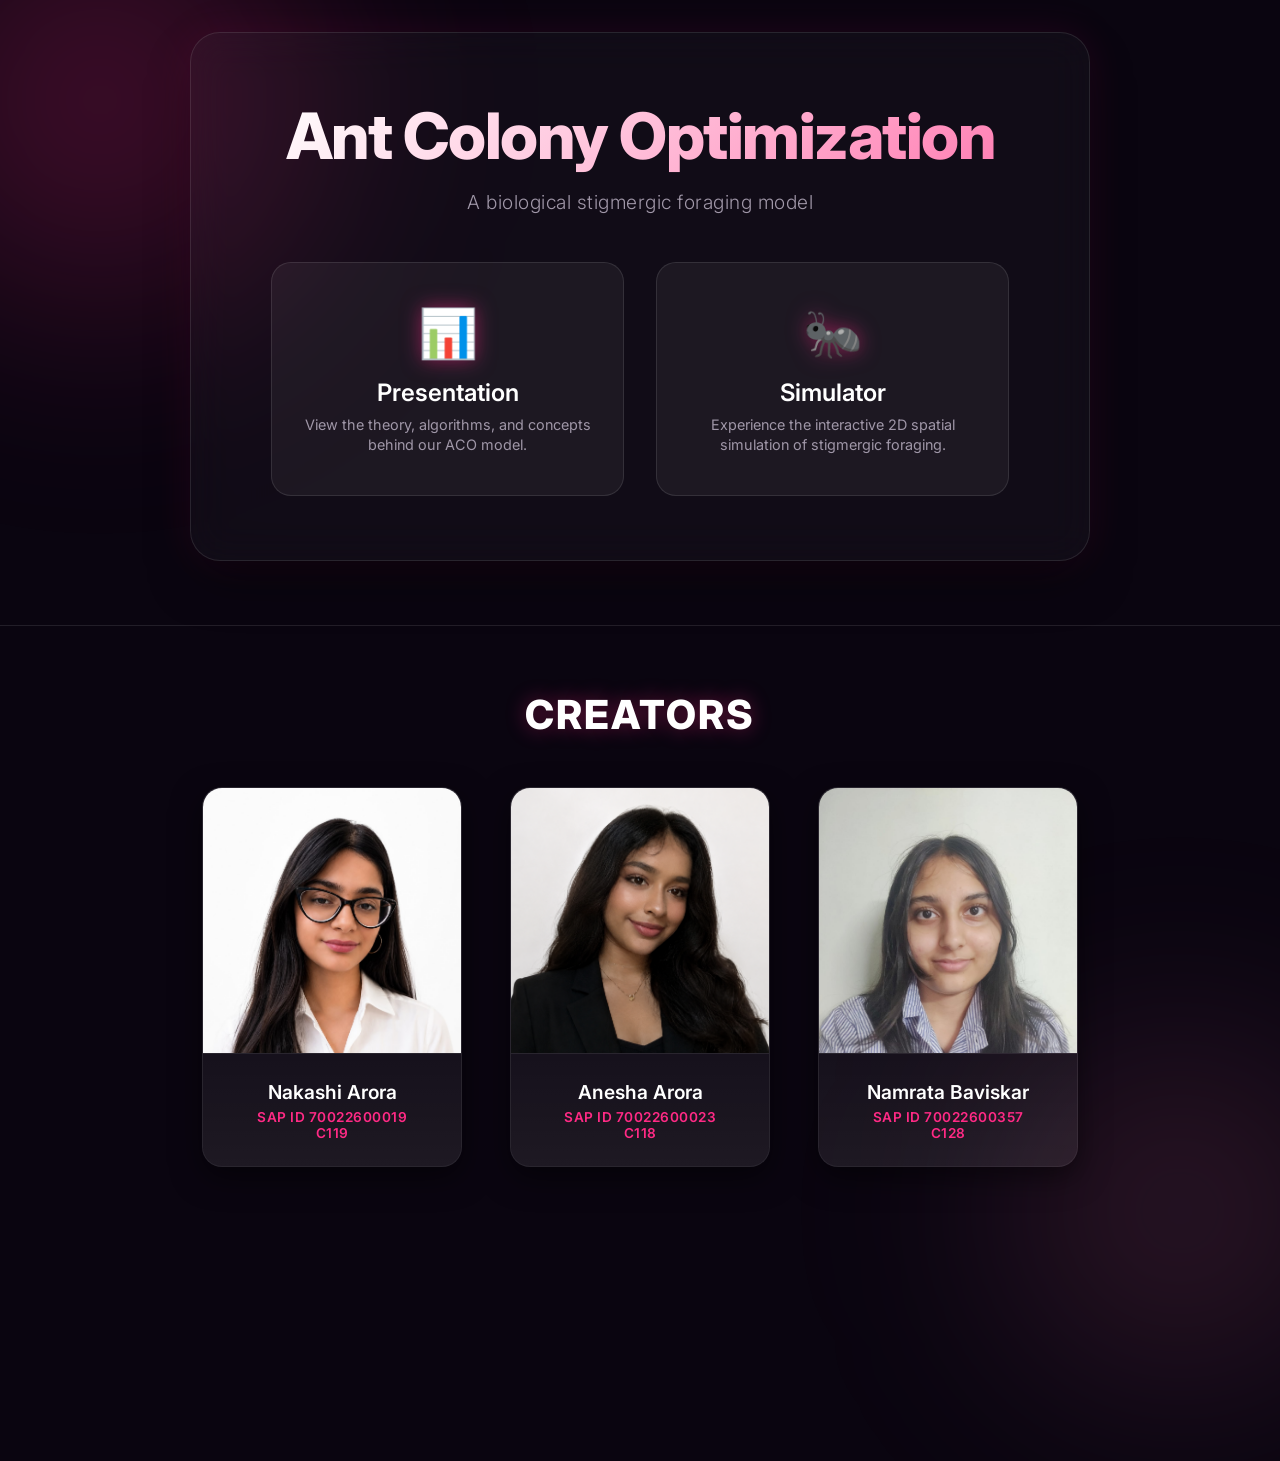
==== index.html @ a8201dc0 "Force reload team images" ====
<!DOCTYPE html>
<html lang="en">
<head>
    <meta charset="UTF-8">
    <meta name="viewport" content="width=device-width, initial-scale=1.0">
    <title>Ant Colony Optimization Simulator</title>
    <link href="https://fonts.googleapis.com/css2?family=Inter:wght@300;400;600;800&family=Outfit:wght@400;600&display=swap" rel="stylesheet">
    <link rel="stylesheet" href="home.css">
</head>
<body>
    <div class="hero-container">
        <h1>Ant Colony Optimization</h1>
        <p class="subtitle">A biological stigmergic foraging model</p>

        <div class="options-grid">
            <a href="ppt.html" class="card">
                <div class="card-icon">📊</div>
                <h3 class="card-title">Presentation</h3>
                <p class="card-desc">View the theory, algorithms, and concepts behind our ACO model.</p>
            </a>

            <a href="simulator.html" class="card">
                <div class="card-icon">🐜</div>
                <h3 class="card-title">Simulator</h3>
                <p class="card-desc">Experience the interactive 2D spatial simulation of stigmergic foraging.</p>
            </a>
        </div>
        </div>
    </div>

    <div class="team-section">
        <h2 class="team-heading">CREATORS</h2>
        <div class="team-grid">
            <div class="team-member">
                <!-- Replace nakashi.jpg with your actual image filename -->
                <img src="nakashi.jpg?v=2" alt="Nakashi Arora" class="team-photo">
                <div class="team-info">
                    <h4 class="team-name">Nakashi Arora</h4>
                    <p class="team-id">SAP ID 70022600019</p>
                    <p class="team-id">C119</p>
                </div>
            </div>
            
            <div class="team-member">
                <img src="anesha.jpg?v=2" alt="Anesha Arora" class="team-photo">
                <div class="team-info">
                    <h4 class="team-name">Anesha Arora</h4>
                    <p class="team-id">SAP ID 70022600023</p>
                    <p class="team-id">C118</p>
                </div>
            </div>

            <div class="team-member">
                <img src="namrata.jpg?v=2" alt="Namrata Baviskar" class="team-photo">
                <div class="team-info">
                    <h4 class="team-name">Namrata Baviskar</h4>
                    <p class="team-id">SAP ID 70022600357</p>
                    <p class="team-id">C128</p>
                </div>
            </div>
        </div>
    </div>
</body>
</html>
---- home.css ----
:root {
    --primary-pink: #ff2a85;
    --secondary-pink: #ff7eb3;
    --dark-bg: #0a0510;
    --glass-bg: rgba(255, 255, 255, 0.03);
    --glass-border: rgba(255, 255, 255, 0.1);
    --text-main: #ffffff;
    --text-muted: #a097a8;
}

* {
    margin: 0;
    padding: 0;
    box-sizing: border-box;
    font-family: 'Inter', 'Outfit', sans-serif;
}

body {
    background-color: var(--dark-bg);
    color: var(--text-main);
    min-height: 100vh;
    display: flex;
    flex-direction: column;
    align-items: center;
    justify-content: center;
    overflow-x: hidden;
    overflow-y: auto;
    position: relative;
    padding: 2rem 0;
}

/* Dynamic background gradients */
body::before, body::after {
    content: '';
    position: absolute;
    border-radius: 50%;
    filter: blur(100px);
    z-index: -1;
    animation: drift 15s infinite alternate ease-in-out;
}

body::before {
    width: 600px;
    height: 600px;
    background: radial-gradient(circle, rgba(255,42,133,0.3) 0%, rgba(10,5,16,0) 70%);
    top: -200px;
    left: -200px;
}

body::after {
    width: 500px;
    height: 500px;
    background: radial-gradient(circle, rgba(255,126,179,0.2) 0%, rgba(10,5,16,0) 70%);
    bottom: -150px;
    right: -150px;
    animation-delay: -5s;
}

@keyframes drift {
    0% { transform: translate(0, 0) scale(1); }
    100% { transform: translate(100px, 50px) scale(1.2); }
}

/* Glass Container */
.hero-container {
    background: var(--glass-bg);
    backdrop-filter: blur(20px);
    -webkit-backdrop-filter: blur(20px);
    border: 1px solid var(--glass-border);
    border-radius: 30px;
    padding: 4rem 5rem;
    text-align: center;
    max-width: 900px;
    width: 90%;
    box-shadow: 0 25px 50px -12px rgba(0, 0, 0, 0.5), 0 0 40px rgba(255, 42, 133, 0.1);
    transform: translateY(0);
    transition: transform 0.5s cubic-bezier(0.175, 0.885, 0.32, 1.275);
}

.hero-container:hover {
    transform: translateY(-5px);
    box-shadow: 0 35px 60px -12px rgba(0, 0, 0, 0.6), 0 0 60px rgba(255, 42, 133, 0.15);
}

/* Typography */
h1 {
    font-size: 4rem;
    font-weight: 800;
    margin-bottom: 1rem;
    letter-spacing: -1.5px;
    background: linear-gradient(135deg, #ffffff 0%, var(--secondary-pink) 100%);
    -webkit-background-clip: text;
    -webkit-text-fill-color: transparent;
    background-clip: text;
}

.subtitle {
    font-size: 1.2rem;
    color: var(--text-muted);
    margin-bottom: 3rem;
    font-weight: 300;
    letter-spacing: 0.5px;
}

.creators {
    color: var(--primary-pink);
    font-weight: 600;
}

/* Cards/Buttons Layout */
.options-grid {
    display: grid;
    grid-template-columns: repeat(2, 1fr);
    gap: 2rem;
    margin-top: 2rem;
}

/* Interactive Cards */
.card {
    text-decoration: none;
    color: var(--text-main);
    background: rgba(255, 255, 255, 0.05);
    border: 1px solid rgba(255, 255, 255, 0.1);
    border-radius: 20px;
    padding: 2.5rem 2rem;
    display: flex;
    flex-direction: column;
    align-items: center;
    justify-content: center;
    transition: all 0.4s cubic-bezier(0.25, 0.8, 0.25, 1);
    position: relative;
    overflow: hidden;
}

.card::before {
    content: '';
    position: absolute;
    top: 0;
    left: 0;
    width: 100%;
    height: 100%;
    background: linear-gradient(135deg, transparent, rgba(255, 42, 133, 0.1));
    opacity: 0;
    transition: opacity 0.4s ease;
}

.card:hover {
    transform: translateY(-10px) scale(1.02);
    border-color: var(--primary-pink);
    box-shadow: 0 15px 30px rgba(255, 42, 133, 0.2);
    background: rgba(255, 255, 255, 0.08);
}

.card:hover::before {
    opacity: 1;
}

.card-icon {
    font-size: 3rem;
    margin-bottom: 1rem;
    filter: drop-shadow(0 0 10px rgba(255, 42, 133, 0.5));
    transition: transform 0.3s ease;
}

.card:hover .card-icon {
    transform: scale(1.1);
}

.card-title {
    font-size: 1.5rem;
    font-weight: 600;
    margin-bottom: 0.5rem;
}

.card-desc {
    font-size: 0.9rem;
    color: var(--text-muted);
    line-height: 1.4;
}

/* Animations for load in */
@keyframes fadeInUp {
    from {
        opacity: 0;
        transform: translateY(30px);
    }
    to {
        opacity: 1;
        transform: translateY(0);
    }
}

.hero-container {
    animation: fadeInUp 0.8s ease-out forwards;
}

/* Presentation iframe */
.ppt-container {
    width: 80vw;
    height: 80vh;
    background: var(--glass-bg);
    backdrop-filter: blur(20px);
    border: 1px solid var(--glass-border);
    border-radius: 20px;
    padding: 2rem;
    display: flex;
    flex-direction: column;
    align-items: center;
    position: relative;
}

.ppt-viewer {
    flex: 1;
    width: 100%;
    height: 100%;
    min-height: 0; /* fixes flexbox overflow issues */
    margin-top: 1rem;
    border-radius: 12px;
    overflow: hidden;
    background: #111;
    display: flex;
    flex-direction: column;
    align-items: center;
    justify-content: center;
    position: relative;
    padding-bottom: 60px; /* Leave space for absolute controls */
}

#pdf-render {
    max-width: 100%;
    max-height: 100%; /* constrained by the padding-bottom */
    width: auto;
    height: auto;
    box-shadow: 0 4px 15px rgba(0, 0, 0, 0.5);
}

.ppt-controls {
    position: absolute;
    bottom: 0;
    left: 0;
    width: 100%;
    height: 60px;
    background: rgba(20, 20, 25, 0.9);
    backdrop-filter: blur(10px);
    display: flex;
    align-items: center;
    justify-content: center;
    padding: 0 2rem;
    gap: 1.5rem;
    border-top: 1px solid rgba(255, 255, 255, 0.1);
}

.ppt-btn {
    background: rgba(255, 255, 255, 0.1);
    border: 1px solid rgba(255, 255, 255, 0.2);
    color: white;
    width: 40px;
    height: 40px;
    border-radius: 50%;
    display: flex;
    align-items: center;
    justify-content: center;
    cursor: pointer;
    transition: all 0.3s ease;
}

.ppt-btn:hover {
    background: var(--primary-pink);
    border-color: var(--primary-pink);
    transform: scale(1.1);
}

.page-info {
    font-size: 1.1rem;
    font-weight: 600;
    color: rgba(255, 255, 255, 0.8);
}

/* Fullscreen support */
.ppt-viewer:fullscreen {
    width: 100vw;
    height: 100vh;
    border-radius: 0;
    margin: 0;
}
.ppt-viewer:fullscreen #pdf-render {
    max-height: calc(100vh - 60px);
}
/* Back button */
.btn-back {
    position: absolute;
    top: 2rem;
    left: 2rem;
    background: rgba(255, 255, 255, 0.1);
    color: white;
    text-decoration: none;
    padding: 0.8rem 1.5rem;
    border-radius: 12px;
    font-weight: 600;
    transition: all 0.3s ease;
    border: 1px solid var(--glass-border);
    backdrop-filter: blur(10px);
    z-index: 1000;
    display: flex;
    align-items: center;
    gap: 8px;
}

.btn-back:hover {
    background: var(--primary-pink);
    border-color: var(--primary-pink);
    transform: translateX(-5px);
    box-shadow: 0 0 20px rgba(255, 42, 133, 0.4);
}

/* Team Section */
.team-section {
    margin: 4rem 0 3rem 0;
    padding: 4rem 0;
    width: 100vw;
    position: relative;
    display: flex;
    flex-direction: column;
    align-items: center;
    justify-content: center;
    border-top: 1px solid var(--glass-border);
}

.team-heading {
    font-size: 2.5rem;
    color: var(--text-main);
    letter-spacing: 2px;
    font-weight: 800;
    margin-bottom: 3rem;
    text-transform: uppercase;
    text-shadow: 0 0 20px rgba(255, 42, 133, 0.4);
}

.team-grid {
    display: flex;
    justify-content: center;
    gap: 3rem;
    flex-wrap: wrap;
    z-index: 1;
    max-width: 1200px;
}

.team-member {
    width: 260px;
    height: 380px;
    border-radius: 20px;
    background: rgba(255, 255, 255, 0.03);
    border: 1px solid rgba(255, 255, 255, 0.1);
    overflow: hidden;
    display: flex;
    flex-direction: column;
    box-shadow: 0 10px 30px rgba(0, 0, 0, 0.5);
    transition: transform 0.4s cubic-bezier(0.25, 0.8, 0.25, 1);
}

.team-member:hover {
    transform: translateY(-10px);
    border-color: var(--primary-pink);
    box-shadow: 0 15px 40px rgba(255, 42, 133, 0.2);
}

.team-photo {
    width: 100%;
    height: 70%;
    object-fit: cover;
    object-position: top;
    transition: transform 0.4s ease;
}

.team-member:hover .team-photo {
    transform: scale(1.05);
}

.team-info {
    height: 30%;
    background: linear-gradient(to bottom, rgba(255, 255, 255, 0.02) 0%, rgba(255, 255, 255, 0.05) 100%);
    display: flex;
    flex-direction: column;
    justify-content: center;
    align-items: center;
    padding: 1rem;
    border-top: 1px solid rgba(255, 255, 255, 0.05);
    z-index: 2; /* keep text above scaled image */
}

.team-name {
    font-weight: 600;
    font-size: 1.2rem;
    margin-bottom: 0.3rem;
    color: var(--text-main);
}

.team-id {
    font-size: 0.85rem;
    color: var(--primary-pink);
    font-weight: 600;
    text-transform: uppercase;
    letter-spacing: 0.5px;
}

@media (max-width: 768px) {
    .options-grid {
        grid-template-columns: 1fr;
    }
    h1 {
        font-size: 2.5rem;
    }
    .hero-container {
        padding: 3rem 2rem;
    }
}
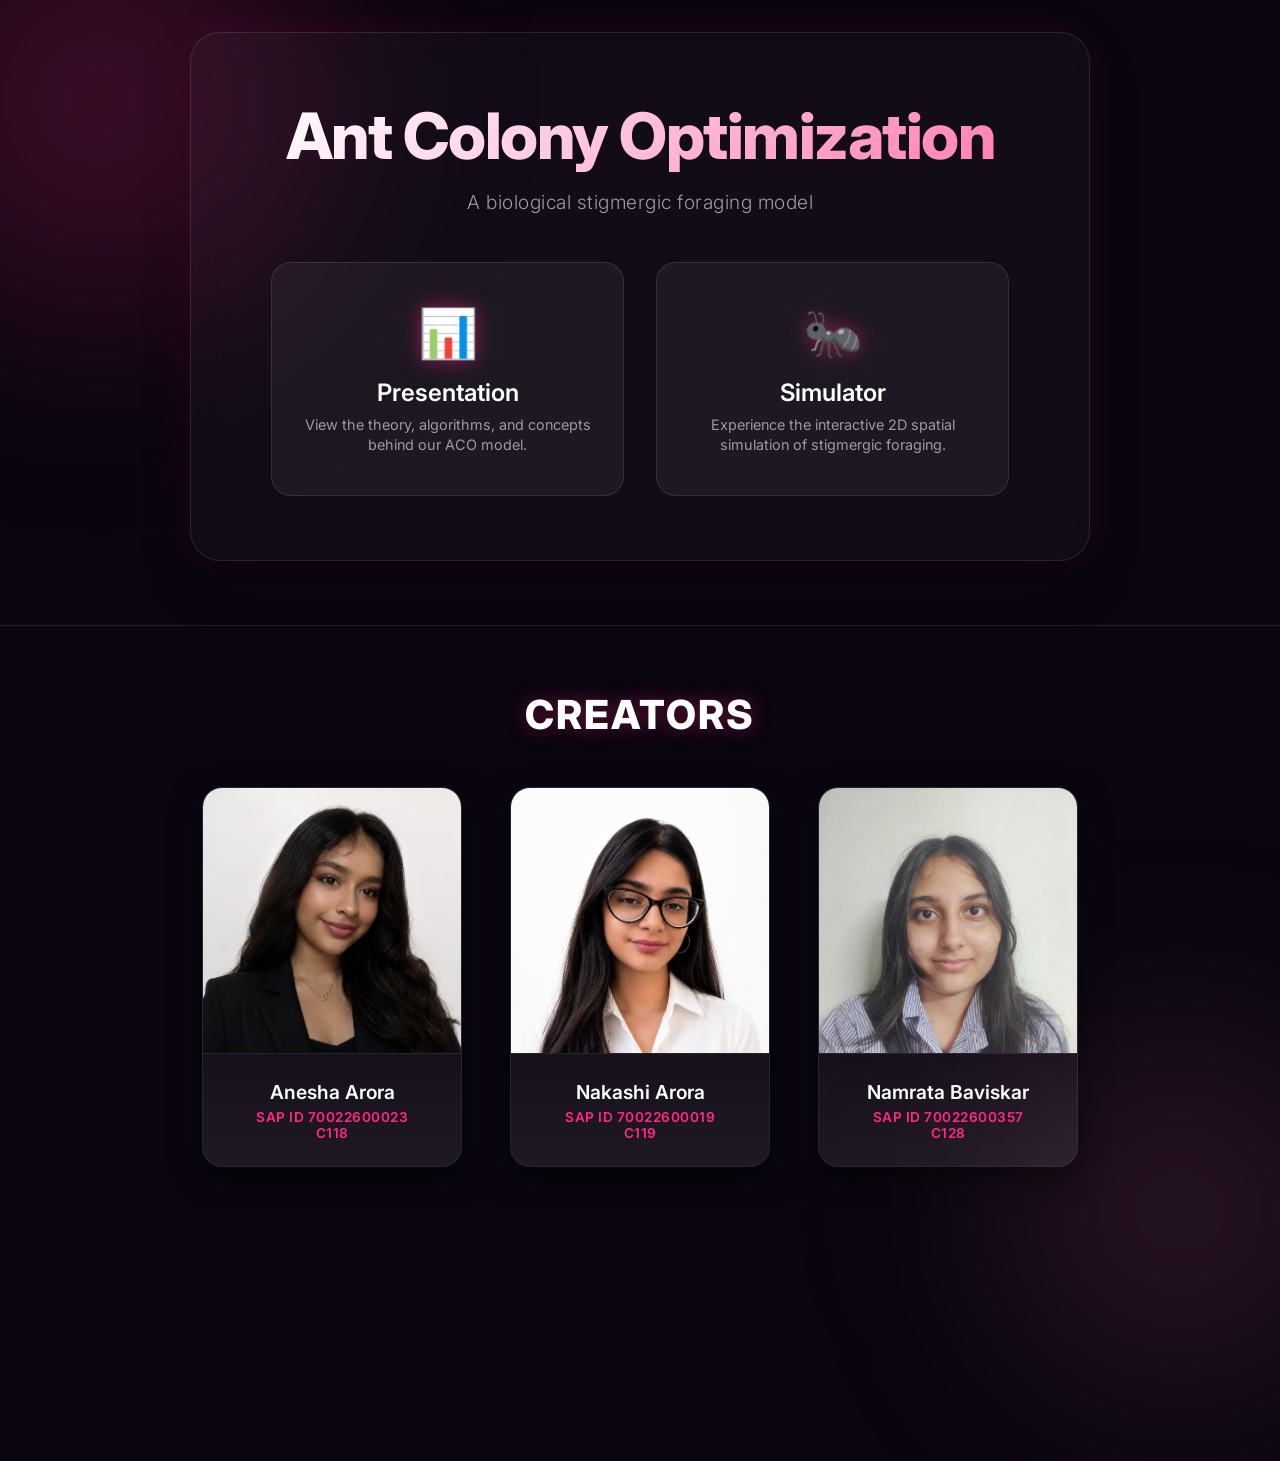
==== commit 823a1e9f: "Reorder team members to Anesha, Nakashi, Namrata" ====
--- a/index.html
+++ b/index.html
@@ -32,21 +32,21 @@
         <h2 class="team-heading">CREATORS</h2>
         <div class="team-grid">
             <div class="team-member">
+                <img src="anesha.jpg?v=2" alt="Anesha Arora" class="team-photo">
+                <div class="team-info">
+                    <h4 class="team-name">Anesha Arora</h4>
+                    <p class="team-id">SAP ID 70022600023</p>
+                    <p class="team-id">C118</p>
+                </div>
+            </div>
+
+            <div class="team-member">
                 <!-- Replace nakashi.jpg with your actual image filename -->
                 <img src="nakashi.jpg?v=2" alt="Nakashi Arora" class="team-photo">
                 <div class="team-info">
                     <h4 class="team-name">Nakashi Arora</h4>
                     <p class="team-id">SAP ID 70022600019</p>
                     <p class="team-id">C119</p>
-                </div>
-            </div>
-            
-            <div class="team-member">
-                <img src="anesha.jpg?v=2" alt="Anesha Arora" class="team-photo">
-                <div class="team-info">
-                    <h4 class="team-name">Anesha Arora</h4>
-                    <p class="team-id">SAP ID 70022600023</p>
-                    <p class="team-id">C118</p>
                 </div>
             </div>
 
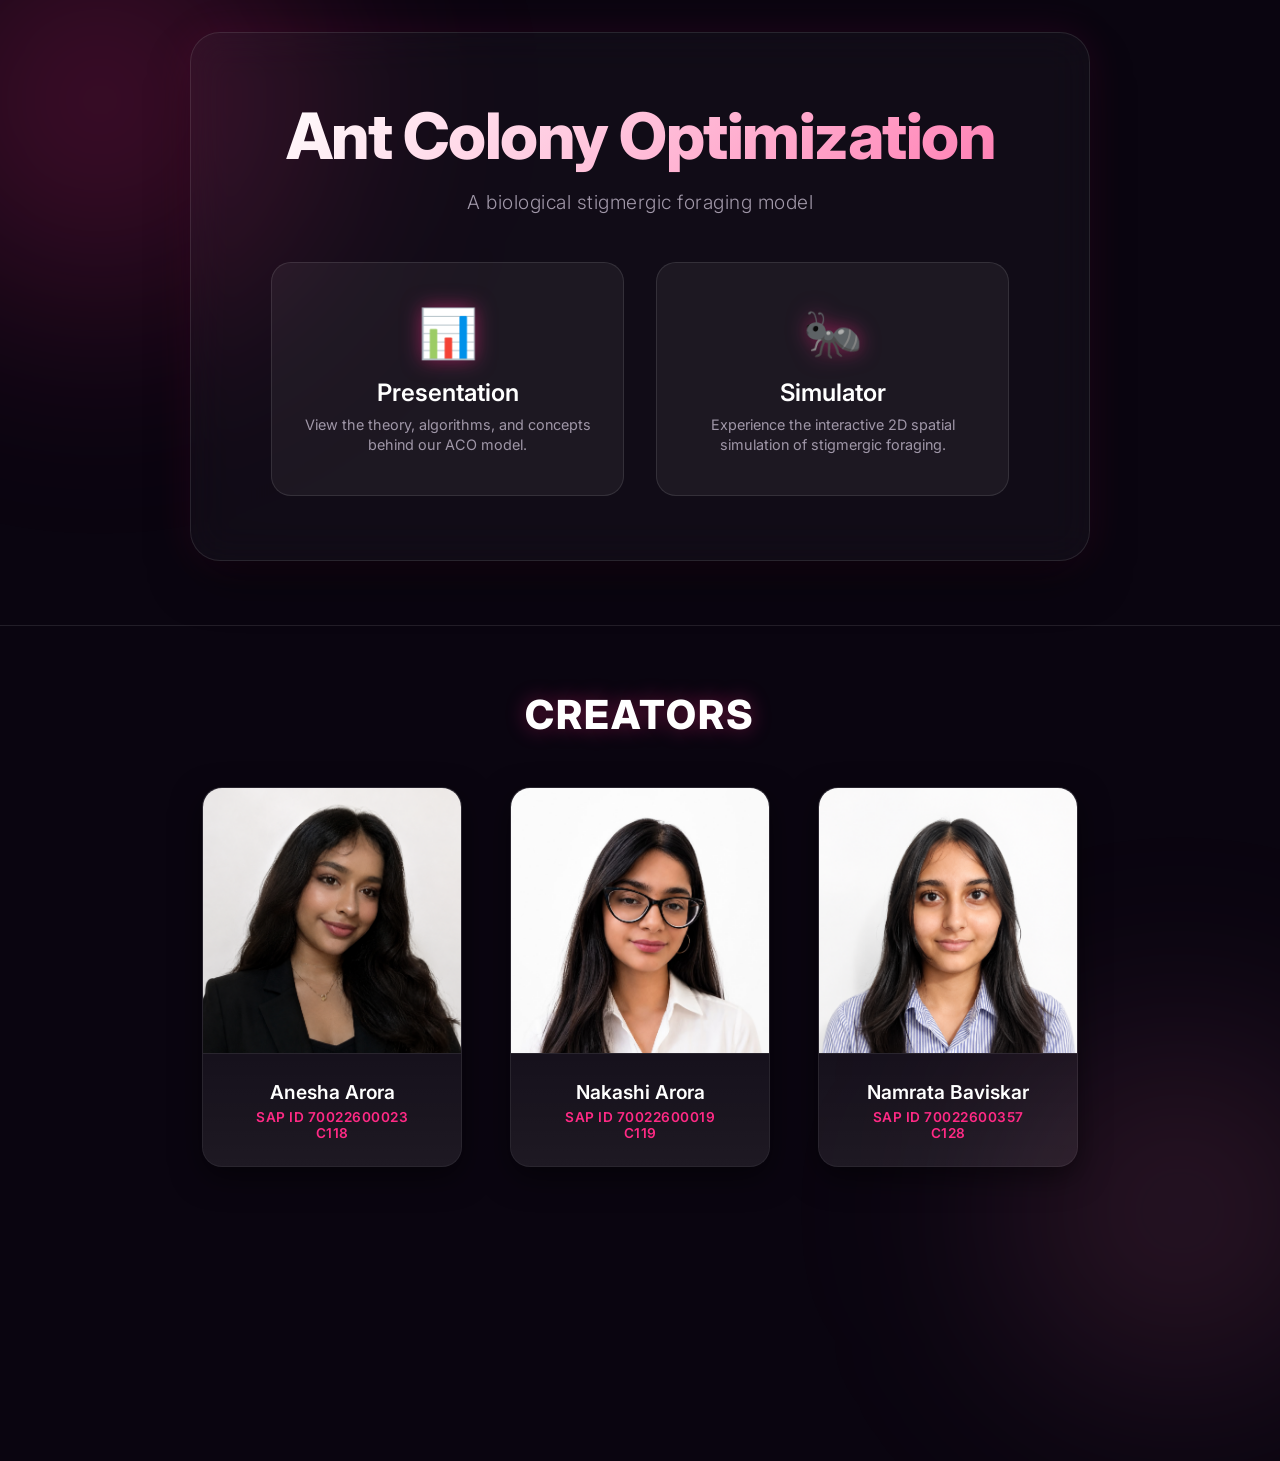
==== commit 9ee7071d: "Updated Namrata picture and forced reload" ====
--- a/index.html
+++ b/index.html
@@ -51,7 +51,7 @@
             </div>
 
             <div class="team-member">
-                <img src="namrata.jpg?v=2" alt="Namrata Baviskar" class="team-photo">
+                <img src="namrata.jpg?v=3" alt="Namrata Baviskar" class="team-photo">
                 <div class="team-info">
                     <h4 class="team-name">Namrata Baviskar</h4>
                     <p class="team-id">SAP ID 70022600357</p>
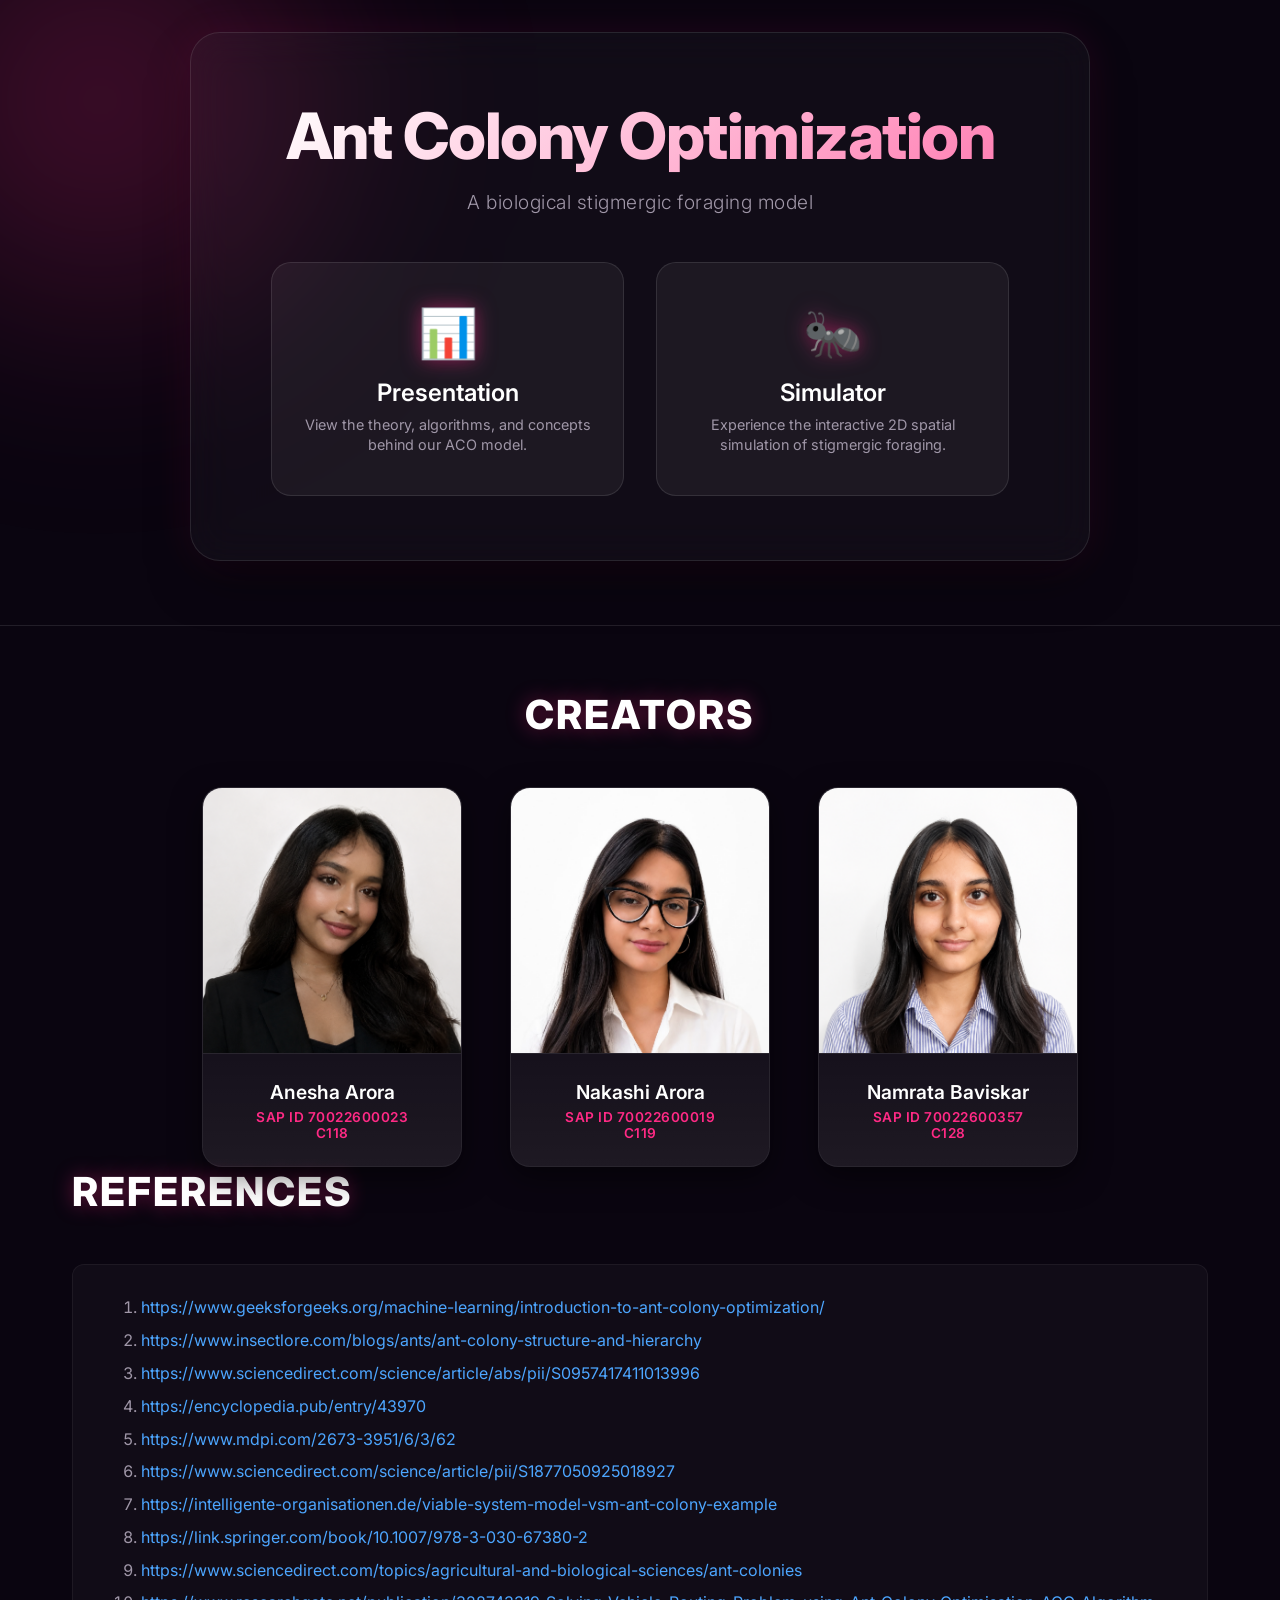
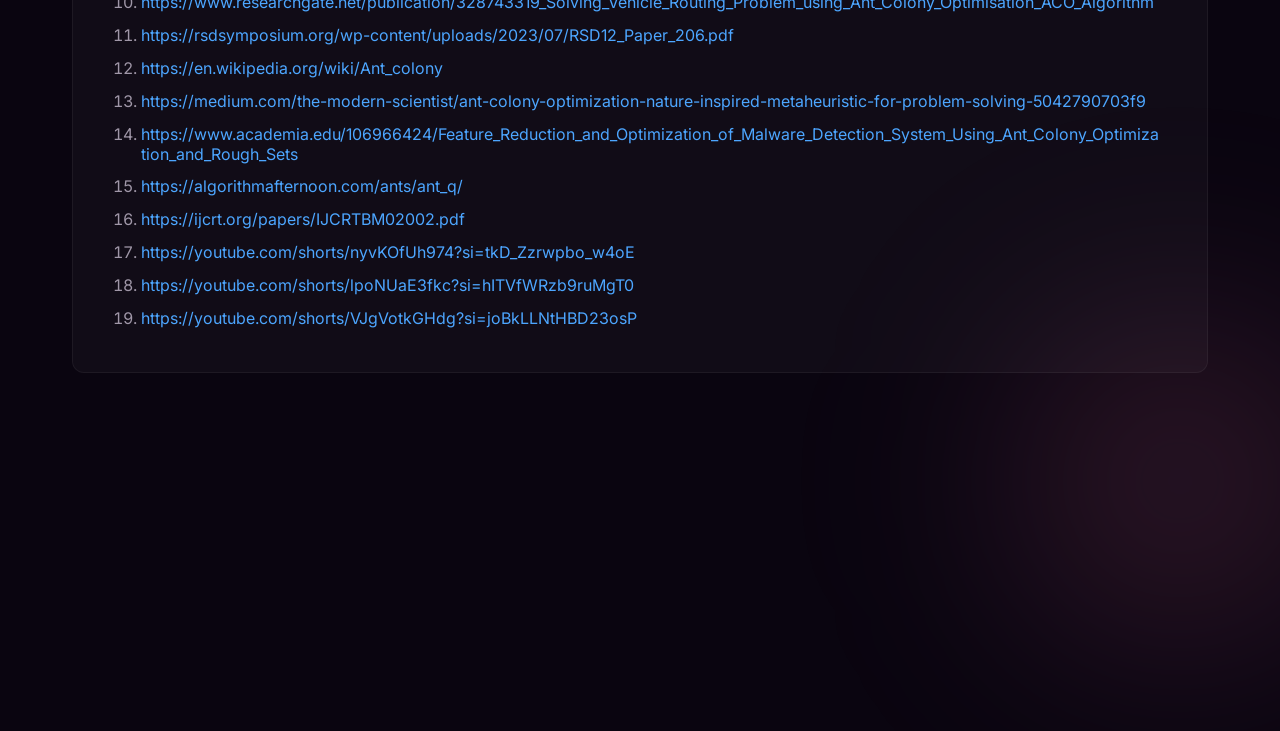
==== commit ee4b5dce: "Added references section to home page" ====
--- a/index.html
+++ b/index.html
@@ -59,6 +59,31 @@
                 </div>
             </div>
         </div>
+    <div class="references-section">
+        <h2 class="team-heading">REFERENCES</h2>
+        <div class="references-list">
+            <ol>
+                <li><a href="https://www.geeksforgeeks.org/machine-learning/introduction-to-ant-colony-optimization/" target="_blank">https://www.geeksforgeeks.org/machine-learning/introduction-to-ant-colony-optimization/</a></li>
+                <li><a href="https://www.insectlore.com/blogs/ants/ant-colony-structure-and-hierarchy" target="_blank">https://www.insectlore.com/blogs/ants/ant-colony-structure-and-hierarchy</a></li>
+                <li><a href="https://www.sciencedirect.com/science/article/abs/pii/S0957417411013996" target="_blank">https://www.sciencedirect.com/science/article/abs/pii/S0957417411013996</a></li>
+                <li><a href="https://encyclopedia.pub/entry/43970" target="_blank">https://encyclopedia.pub/entry/43970</a></li>
+                <li><a href="https://www.mdpi.com/2673-3951/6/3/62" target="_blank">https://www.mdpi.com/2673-3951/6/3/62</a></li>
+                <li><a href="https://www.sciencedirect.com/science/article/pii/S1877050925018927" target="_blank">https://www.sciencedirect.com/science/article/pii/S1877050925018927</a></li>
+                <li><a href="https://intelligente-organisationen.de/viable-system-model-vsm-ant-colony-example" target="_blank">https://intelligente-organisationen.de/viable-system-model-vsm-ant-colony-example</a></li>
+                <li><a href="https://link.springer.com/book/10.1007/978-3-030-67380-2" target="_blank">https://link.springer.com/book/10.1007/978-3-030-67380-2</a></li>
+                <li><a href="https://www.sciencedirect.com/topics/agricultural-and-biological-sciences/ant-colonies" target="_blank">https://www.sciencedirect.com/topics/agricultural-and-biological-sciences/ant-colonies</a></li>
+                <li><a href="https://www.researchgate.net/publication/328743319_Solving_Vehicle_Routing_Problem_using_Ant_Colony_Optimisation_ACO_Algorithm" target="_blank">https://www.researchgate.net/publication/328743319_Solving_Vehicle_Routing_Problem_using_Ant_Colony_Optimisation_ACO_Algorithm</a></li>
+                <li><a href="https://rsdsymposium.org/wp-content/uploads/2023/07/RSD12_Paper_206.pdf" target="_blank">https://rsdsymposium.org/wp-content/uploads/2023/07/RSD12_Paper_206.pdf</a></li>
+                <li><a href="https://en.wikipedia.org/wiki/Ant_colony" target="_blank">https://en.wikipedia.org/wiki/Ant_colony</a></li>
+                <li><a href="https://medium.com/the-modern-scientist/ant-colony-optimization-nature-inspired-metaheuristic-for-problem-solving-5042790703f9" target="_blank">https://medium.com/the-modern-scientist/ant-colony-optimization-nature-inspired-metaheuristic-for-problem-solving-5042790703f9</a></li>
+                <li><a href="https://www.academia.edu/106966424/Feature_Reduction_and_Optimization_of_Malware_Detection_System_Using_Ant_Colony_Optimization_and_Rough_Sets" target="_blank">https://www.academia.edu/106966424/Feature_Reduction_and_Optimization_of_Malware_Detection_System_Using_Ant_Colony_Optimization_and_Rough_Sets</a></li>
+                <li><a href="https://algorithmafternoon.com/ants/ant_q/" target="_blank">https://algorithmafternoon.com/ants/ant_q/</a></li>
+                <li><a href="https://ijcrt.org/papers/IJCRTBM02002.pdf" target="_blank">https://ijcrt.org/papers/IJCRTBM02002.pdf</a></li>
+                <li><a href="https://youtube.com/shorts/nyvKOfUh974?si=tkD_Zzrwpbo_w4oE" target="_blank">https://youtube.com/shorts/nyvKOfUh974?si=tkD_Zzrwpbo_w4oE</a></li>
+                <li><a href="https://youtube.com/shorts/lpoNUaE3fkc?si=hITVfWRzb9ruMgT0" target="_blank">https://youtube.com/shorts/lpoNUaE3fkc?si=hITVfWRzb9ruMgT0</a></li>
+                <li><a href="https://youtube.com/shorts/VJgVotkGHdg?si=joBkLLNtHBD23osP" target="_blank">https://youtube.com/shorts/VJgVotkGHdg?si=joBkLLNtHBD23osP</a></li>
+            </ol>
+        </div>
     </div>
 </body>
 </html>
--- a/home.css
+++ b/home.css
@@ -234,6 +234,29 @@
     box-shadow: 0 4px 15px rgba(0, 0, 0, 0.5);
 }
 
+.pdf-loader {
+    display: flex;
+    flex-direction: column;
+    align-items: center;
+    justify-content: center;
+    gap: 1rem;
+    color: var(--accent);
+    font-weight: 600;
+}
+
+.spinner {
+    width: 50px;
+    height: 50px;
+    border: 5px solid rgba(255, 107, 107, 0.2);
+    border-top-color: var(--accent);
+    border-radius: 50%;
+    animation: spin 1s linear infinite;
+}
+
+@keyframes spin {
+    to { transform: rotate(360deg); }
+}
+
 .ppt-controls {
     position: absolute;
     bottom: 0;
@@ -414,3 +437,38 @@
         padding: 3rem 2rem;
     }
 }
+
+.references-section {
+    padding: 0 2rem 4rem 2rem;
+    max-width: 1200px;
+    margin: 0 auto;
+}
+
+.references-list {
+    background: rgba(255, 255, 255, 0.03);
+    border: 1px solid rgba(255, 255, 255, 0.05);
+    border-radius: 12px;
+    padding: 2rem 3rem;
+    color: var(--text-muted);
+}
+
+.references-list ol {
+    margin: 0;
+    padding-left: 20px;
+}
+
+.references-list li {
+    margin-bottom: 0.8rem;
+    word-break: break-all;
+}
+
+.references-list a {
+    color: #4da6ff;
+    text-decoration: none;
+    transition: color 0.2s ease;
+}
+
+.references-list a:hover {
+    color: var(--primary-pink);
+    text-decoration: underline;
+}
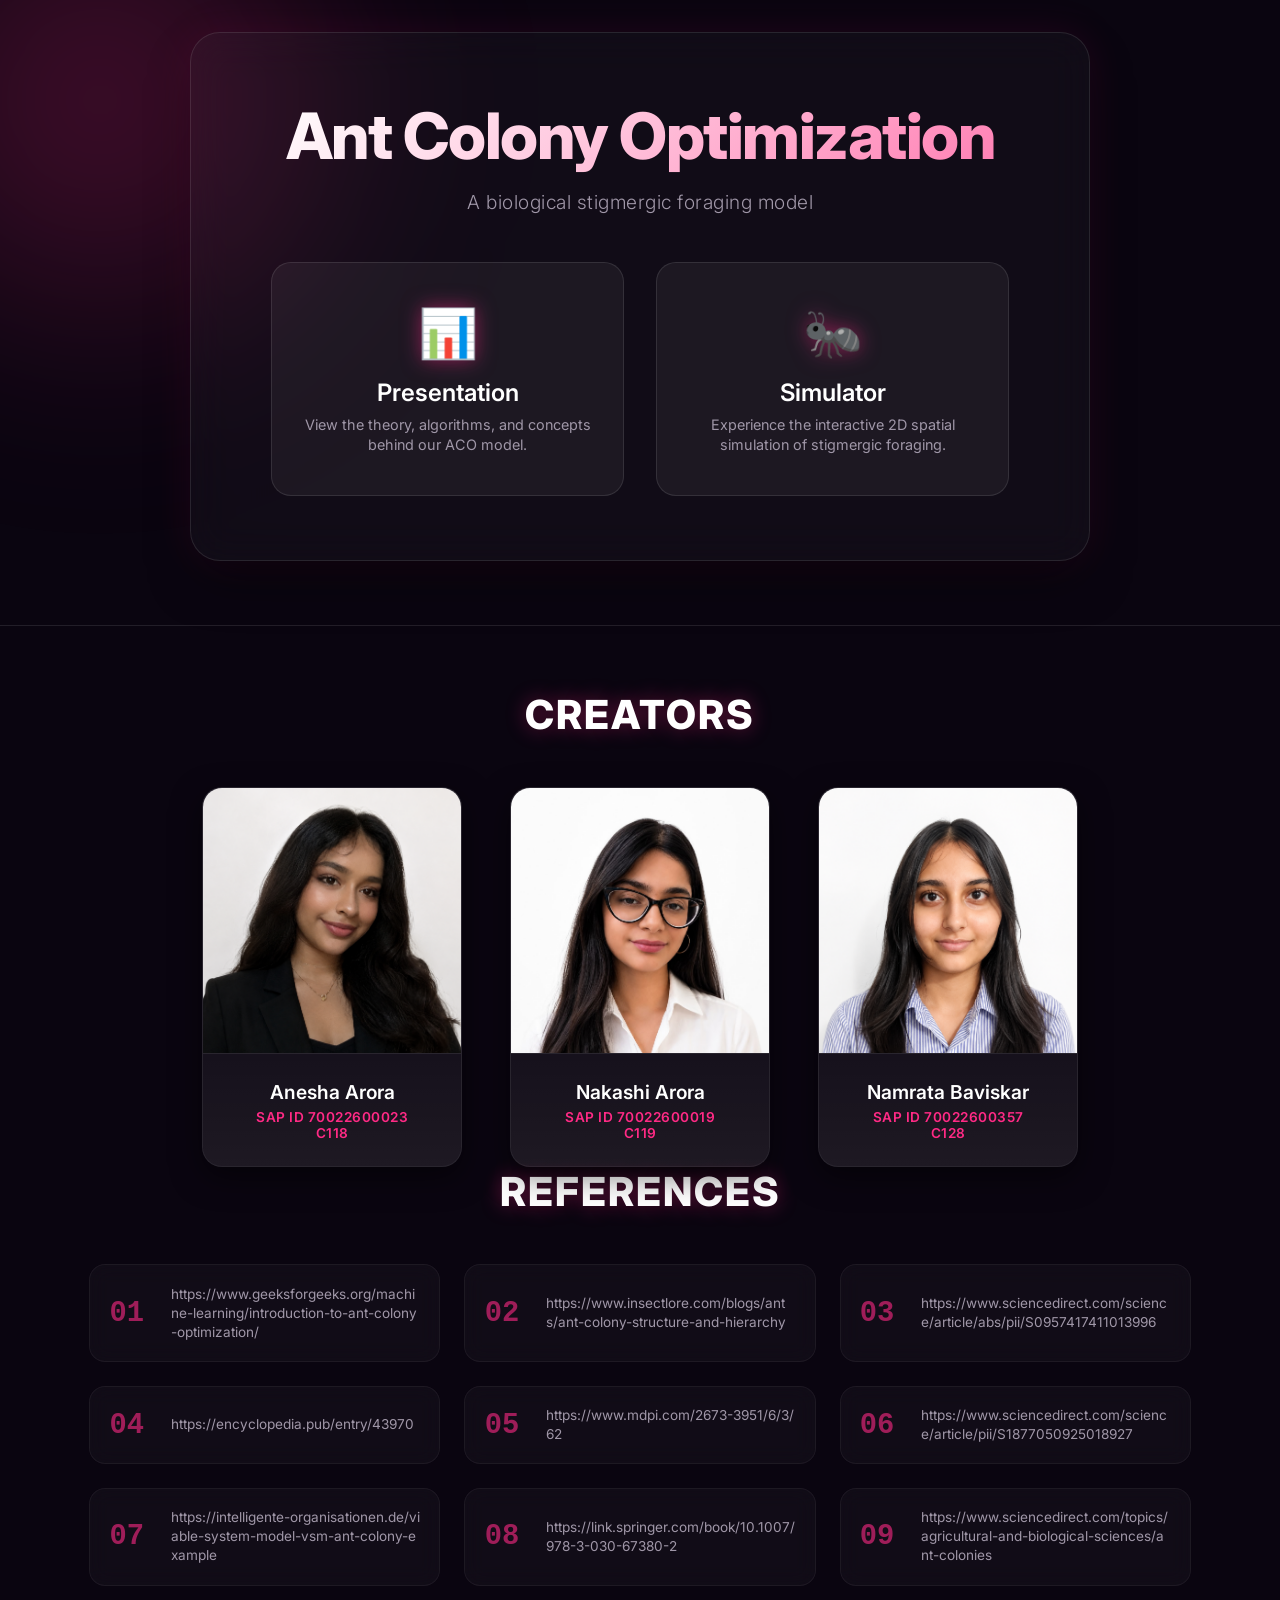
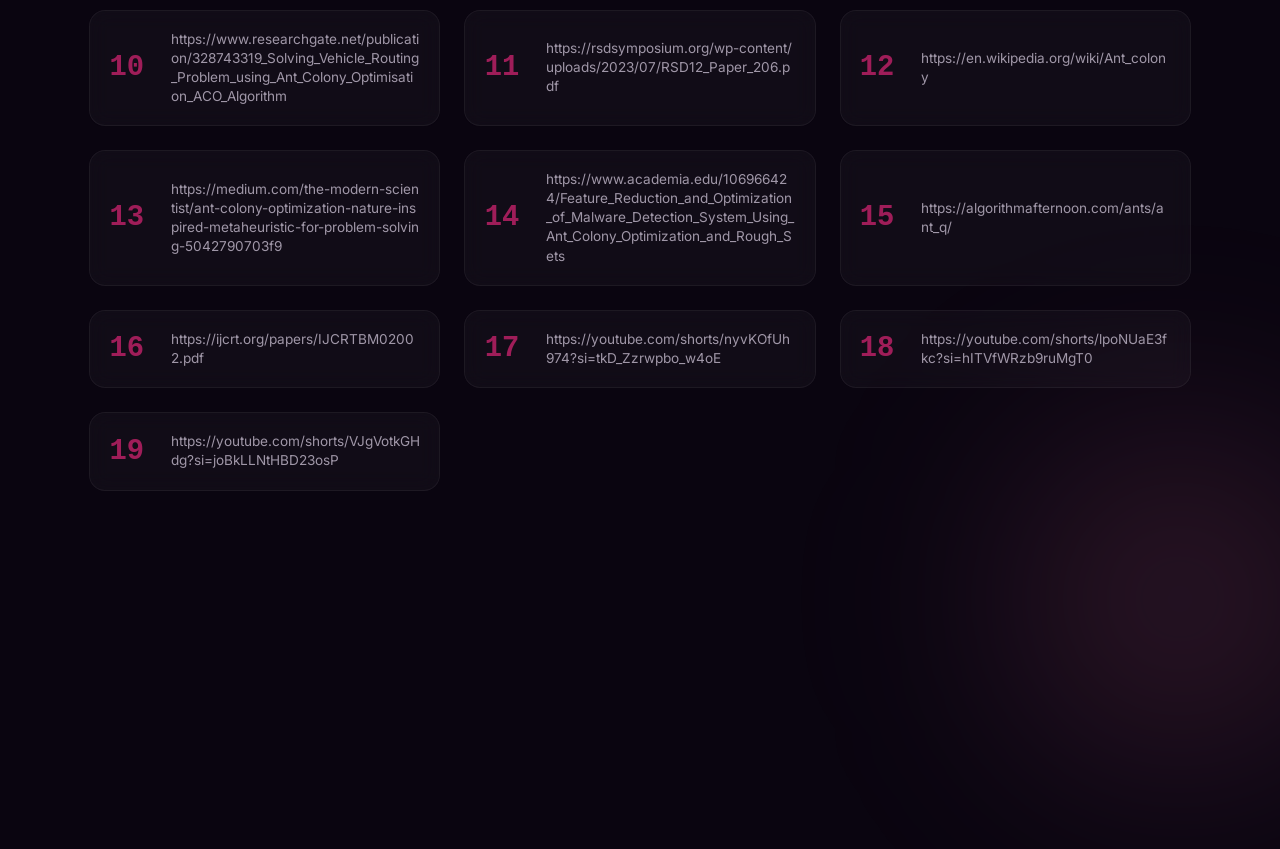
==== commit ba4606bc: "Restyled references section into a unique grid layout" ====
--- a/index.html
+++ b/index.html
@@ -60,29 +60,84 @@
             </div>
         </div>
     <div class="references-section">
-        <h2 class="team-heading">REFERENCES</h2>
-        <div class="references-list">
-            <ol>
-                <li><a href="https://www.geeksforgeeks.org/machine-learning/introduction-to-ant-colony-optimization/" target="_blank">https://www.geeksforgeeks.org/machine-learning/introduction-to-ant-colony-optimization/</a></li>
-                <li><a href="https://www.insectlore.com/blogs/ants/ant-colony-structure-and-hierarchy" target="_blank">https://www.insectlore.com/blogs/ants/ant-colony-structure-and-hierarchy</a></li>
-                <li><a href="https://www.sciencedirect.com/science/article/abs/pii/S0957417411013996" target="_blank">https://www.sciencedirect.com/science/article/abs/pii/S0957417411013996</a></li>
-                <li><a href="https://encyclopedia.pub/entry/43970" target="_blank">https://encyclopedia.pub/entry/43970</a></li>
-                <li><a href="https://www.mdpi.com/2673-3951/6/3/62" target="_blank">https://www.mdpi.com/2673-3951/6/3/62</a></li>
-                <li><a href="https://www.sciencedirect.com/science/article/pii/S1877050925018927" target="_blank">https://www.sciencedirect.com/science/article/pii/S1877050925018927</a></li>
-                <li><a href="https://intelligente-organisationen.de/viable-system-model-vsm-ant-colony-example" target="_blank">https://intelligente-organisationen.de/viable-system-model-vsm-ant-colony-example</a></li>
-                <li><a href="https://link.springer.com/book/10.1007/978-3-030-67380-2" target="_blank">https://link.springer.com/book/10.1007/978-3-030-67380-2</a></li>
-                <li><a href="https://www.sciencedirect.com/topics/agricultural-and-biological-sciences/ant-colonies" target="_blank">https://www.sciencedirect.com/topics/agricultural-and-biological-sciences/ant-colonies</a></li>
-                <li><a href="https://www.researchgate.net/publication/328743319_Solving_Vehicle_Routing_Problem_using_Ant_Colony_Optimisation_ACO_Algorithm" target="_blank">https://www.researchgate.net/publication/328743319_Solving_Vehicle_Routing_Problem_using_Ant_Colony_Optimisation_ACO_Algorithm</a></li>
-                <li><a href="https://rsdsymposium.org/wp-content/uploads/2023/07/RSD12_Paper_206.pdf" target="_blank">https://rsdsymposium.org/wp-content/uploads/2023/07/RSD12_Paper_206.pdf</a></li>
-                <li><a href="https://en.wikipedia.org/wiki/Ant_colony" target="_blank">https://en.wikipedia.org/wiki/Ant_colony</a></li>
-                <li><a href="https://medium.com/the-modern-scientist/ant-colony-optimization-nature-inspired-metaheuristic-for-problem-solving-5042790703f9" target="_blank">https://medium.com/the-modern-scientist/ant-colony-optimization-nature-inspired-metaheuristic-for-problem-solving-5042790703f9</a></li>
-                <li><a href="https://www.academia.edu/106966424/Feature_Reduction_and_Optimization_of_Malware_Detection_System_Using_Ant_Colony_Optimization_and_Rough_Sets" target="_blank">https://www.academia.edu/106966424/Feature_Reduction_and_Optimization_of_Malware_Detection_System_Using_Ant_Colony_Optimization_and_Rough_Sets</a></li>
-                <li><a href="https://algorithmafternoon.com/ants/ant_q/" target="_blank">https://algorithmafternoon.com/ants/ant_q/</a></li>
-                <li><a href="https://ijcrt.org/papers/IJCRTBM02002.pdf" target="_blank">https://ijcrt.org/papers/IJCRTBM02002.pdf</a></li>
-                <li><a href="https://youtube.com/shorts/nyvKOfUh974?si=tkD_Zzrwpbo_w4oE" target="_blank">https://youtube.com/shorts/nyvKOfUh974?si=tkD_Zzrwpbo_w4oE</a></li>
-                <li><a href="https://youtube.com/shorts/lpoNUaE3fkc?si=hITVfWRzb9ruMgT0" target="_blank">https://youtube.com/shorts/lpoNUaE3fkc?si=hITVfWRzb9ruMgT0</a></li>
-                <li><a href="https://youtube.com/shorts/VJgVotkGHdg?si=joBkLLNtHBD23osP" target="_blank">https://youtube.com/shorts/VJgVotkGHdg?si=joBkLLNtHBD23osP</a></li>
-            </ol>
+        <h2 class="team-heading" style="text-align: center;">REFERENCES</h2>
+        <div class="ref-grid">
+            <a href="https://www.geeksforgeeks.org/machine-learning/introduction-to-ant-colony-optimization/" class="ref-card" target="_blank">
+                <span class="ref-num">01</span>
+                <span class="ref-text">https://www.geeksforgeeks.org/machine-learning/introduction-to-ant-colony-optimization/</span>
+            </a>
+            <a href="https://www.insectlore.com/blogs/ants/ant-colony-structure-and-hierarchy" class="ref-card" target="_blank">
+                <span class="ref-num">02</span>
+                <span class="ref-text">https://www.insectlore.com/blogs/ants/ant-colony-structure-and-hierarchy</span>
+            </a>
+            <a href="https://www.sciencedirect.com/science/article/abs/pii/S0957417411013996" class="ref-card" target="_blank">
+                <span class="ref-num">03</span>
+                <span class="ref-text">https://www.sciencedirect.com/science/article/abs/pii/S0957417411013996</span>
+            </a>
+            <a href="https://encyclopedia.pub/entry/43970" class="ref-card" target="_blank">
+                <span class="ref-num">04</span>
+                <span class="ref-text">https://encyclopedia.pub/entry/43970</span>
+            </a>
+            <a href="https://www.mdpi.com/2673-3951/6/3/62" class="ref-card" target="_blank">
+                <span class="ref-num">05</span>
+                <span class="ref-text">https://www.mdpi.com/2673-3951/6/3/62</span>
+            </a>
+            <a href="https://www.sciencedirect.com/science/article/pii/S1877050925018927" class="ref-card" target="_blank">
+                <span class="ref-num">06</span>
+                <span class="ref-text">https://www.sciencedirect.com/science/article/pii/S1877050925018927</span>
+            </a>
+            <a href="https://intelligente-organisationen.de/viable-system-model-vsm-ant-colony-example" class="ref-card" target="_blank">
+                <span class="ref-num">07</span>
+                <span class="ref-text">https://intelligente-organisationen.de/viable-system-model-vsm-ant-colony-example</span>
+            </a>
+            <a href="https://link.springer.com/book/10.1007/978-3-030-67380-2" class="ref-card" target="_blank">
+                <span class="ref-num">08</span>
+                <span class="ref-text">https://link.springer.com/book/10.1007/978-3-030-67380-2</span>
+            </a>
+            <a href="https://www.sciencedirect.com/topics/agricultural-and-biological-sciences/ant-colonies" class="ref-card" target="_blank">
+                <span class="ref-num">09</span>
+                <span class="ref-text">https://www.sciencedirect.com/topics/agricultural-and-biological-sciences/ant-colonies</span>
+            </a>
+            <a href="https://www.researchgate.net/publication/328743319_Solving_Vehicle_Routing_Problem_using_Ant_Colony_Optimisation_ACO_Algorithm" class="ref-card" target="_blank">
+                <span class="ref-num">10</span>
+                <span class="ref-text">https://www.researchgate.net/publication/328743319_Solving_Vehicle_Routing_Problem_using_Ant_Colony_Optimisation_ACO_Algorithm</span>
+            </a>
+            <a href="https://rsdsymposium.org/wp-content/uploads/2023/07/RSD12_Paper_206.pdf" class="ref-card" target="_blank">
+                <span class="ref-num">11</span>
+                <span class="ref-text">https://rsdsymposium.org/wp-content/uploads/2023/07/RSD12_Paper_206.pdf</span>
+            </a>
+            <a href="https://en.wikipedia.org/wiki/Ant_colony" class="ref-card" target="_blank">
+                <span class="ref-num">12</span>
+                <span class="ref-text">https://en.wikipedia.org/wiki/Ant_colony</span>
+            </a>
+            <a href="https://medium.com/the-modern-scientist/ant-colony-optimization-nature-inspired-metaheuristic-for-problem-solving-5042790703f9" class="ref-card" target="_blank">
+                <span class="ref-num">13</span>
+                <span class="ref-text">https://medium.com/the-modern-scientist/ant-colony-optimization-nature-inspired-metaheuristic-for-problem-solving-5042790703f9</span>
+            </a>
+            <a href="https://www.academia.edu/106966424/Feature_Reduction_and_Optimization_of_Malware_Detection_System_Using_Ant_Colony_Optimization_and_Rough_Sets" class="ref-card" target="_blank">
+                <span class="ref-num">14</span>
+                <span class="ref-text">https://www.academia.edu/106966424/Feature_Reduction_and_Optimization_of_Malware_Detection_System_Using_Ant_Colony_Optimization_and_Rough_Sets</span>
+            </a>
+            <a href="https://algorithmafternoon.com/ants/ant_q/" class="ref-card" target="_blank">
+                <span class="ref-num">15</span>
+                <span class="ref-text">https://algorithmafternoon.com/ants/ant_q/</span>
+            </a>
+            <a href="https://ijcrt.org/papers/IJCRTBM02002.pdf" class="ref-card" target="_blank">
+                <span class="ref-num">16</span>
+                <span class="ref-text">https://ijcrt.org/papers/IJCRTBM02002.pdf</span>
+            </a>
+            <a href="https://youtube.com/shorts/nyvKOfUh974?si=tkD_Zzrwpbo_w4oE" class="ref-card" target="_blank">
+                <span class="ref-num">17</span>
+                <span class="ref-text">https://youtube.com/shorts/nyvKOfUh974?si=tkD_Zzrwpbo_w4oE</span>
+            </a>
+            <a href="https://youtube.com/shorts/lpoNUaE3fkc?si=hITVfWRzb9ruMgT0" class="ref-card" target="_blank">
+                <span class="ref-num">18</span>
+                <span class="ref-text">https://youtube.com/shorts/lpoNUaE3fkc?si=hITVfWRzb9ruMgT0</span>
+            </a>
+            <a href="https://youtube.com/shorts/VJgVotkGHdg?si=joBkLLNtHBD23osP" class="ref-card" target="_blank">
+                <span class="ref-num">19</span>
+                <span class="ref-text">https://youtube.com/shorts/VJgVotkGHdg?si=joBkLLNtHBD23osP</span>
+            </a>
         </div>
     </div>
 </body>
--- a/home.css
+++ b/home.css
@@ -444,31 +444,56 @@
     margin: 0 auto;
 }
 
-.references-list {
+.ref-grid {
+    display: grid;
+    grid-template-columns: repeat(auto-fit, minmax(320px, 1fr));
+    gap: 1.5rem;
+    padding: 0 1rem;
+}
+
+.ref-card {
     background: rgba(255, 255, 255, 0.03);
     border: 1px solid rgba(255, 255, 255, 0.05);
-    border-radius: 12px;
-    padding: 2rem 3rem;
+    border-radius: 16px;
+    padding: 1.2rem;
+    display: flex;
+    align-items: center;
+    gap: 1rem;
+    text-decoration: none;
+    transition: all 0.3s cubic-bezier(0.25, 0.8, 0.25, 1);
+    backdrop-filter: blur(10px);
+}
+
+.ref-card:hover {
+    background: rgba(255, 42, 133, 0.08);
+    border-color: rgba(255, 42, 133, 0.4);
+    transform: translateY(-5px);
+    box-shadow: 0 10px 25px rgba(255, 42, 133, 0.2);
+}
+
+.ref-num {
+    font-size: 1.8rem;
+    font-weight: 800;
+    color: var(--primary-pink);
+    opacity: 0.6;
+    min-width: 45px;
+    font-family: monospace;
+    transition: all 0.3s ease;
+}
+
+.ref-card:hover .ref-num {
+    opacity: 1;
+    text-shadow: 0 0 10px rgba(255, 42, 133, 0.6);
+}
+
+.ref-text {
     color: var(--text-muted);
-}
-
-.references-list ol {
-    margin: 0;
-    padding-left: 20px;
-}
-
-.references-list li {
-    margin-bottom: 0.8rem;
+    font-size: 0.85rem;
+    line-height: 1.4;
     word-break: break-all;
-}
-
-.references-list a {
-    color: #4da6ff;
-    text-decoration: none;
-    transition: color 0.2s ease;
-}
-
-.references-list a:hover {
-    color: var(--primary-pink);
-    text-decoration: underline;
-}
+    transition: color 0.3s ease;
+}
+
+.ref-card:hover .ref-text {
+    color: #fff;
+}
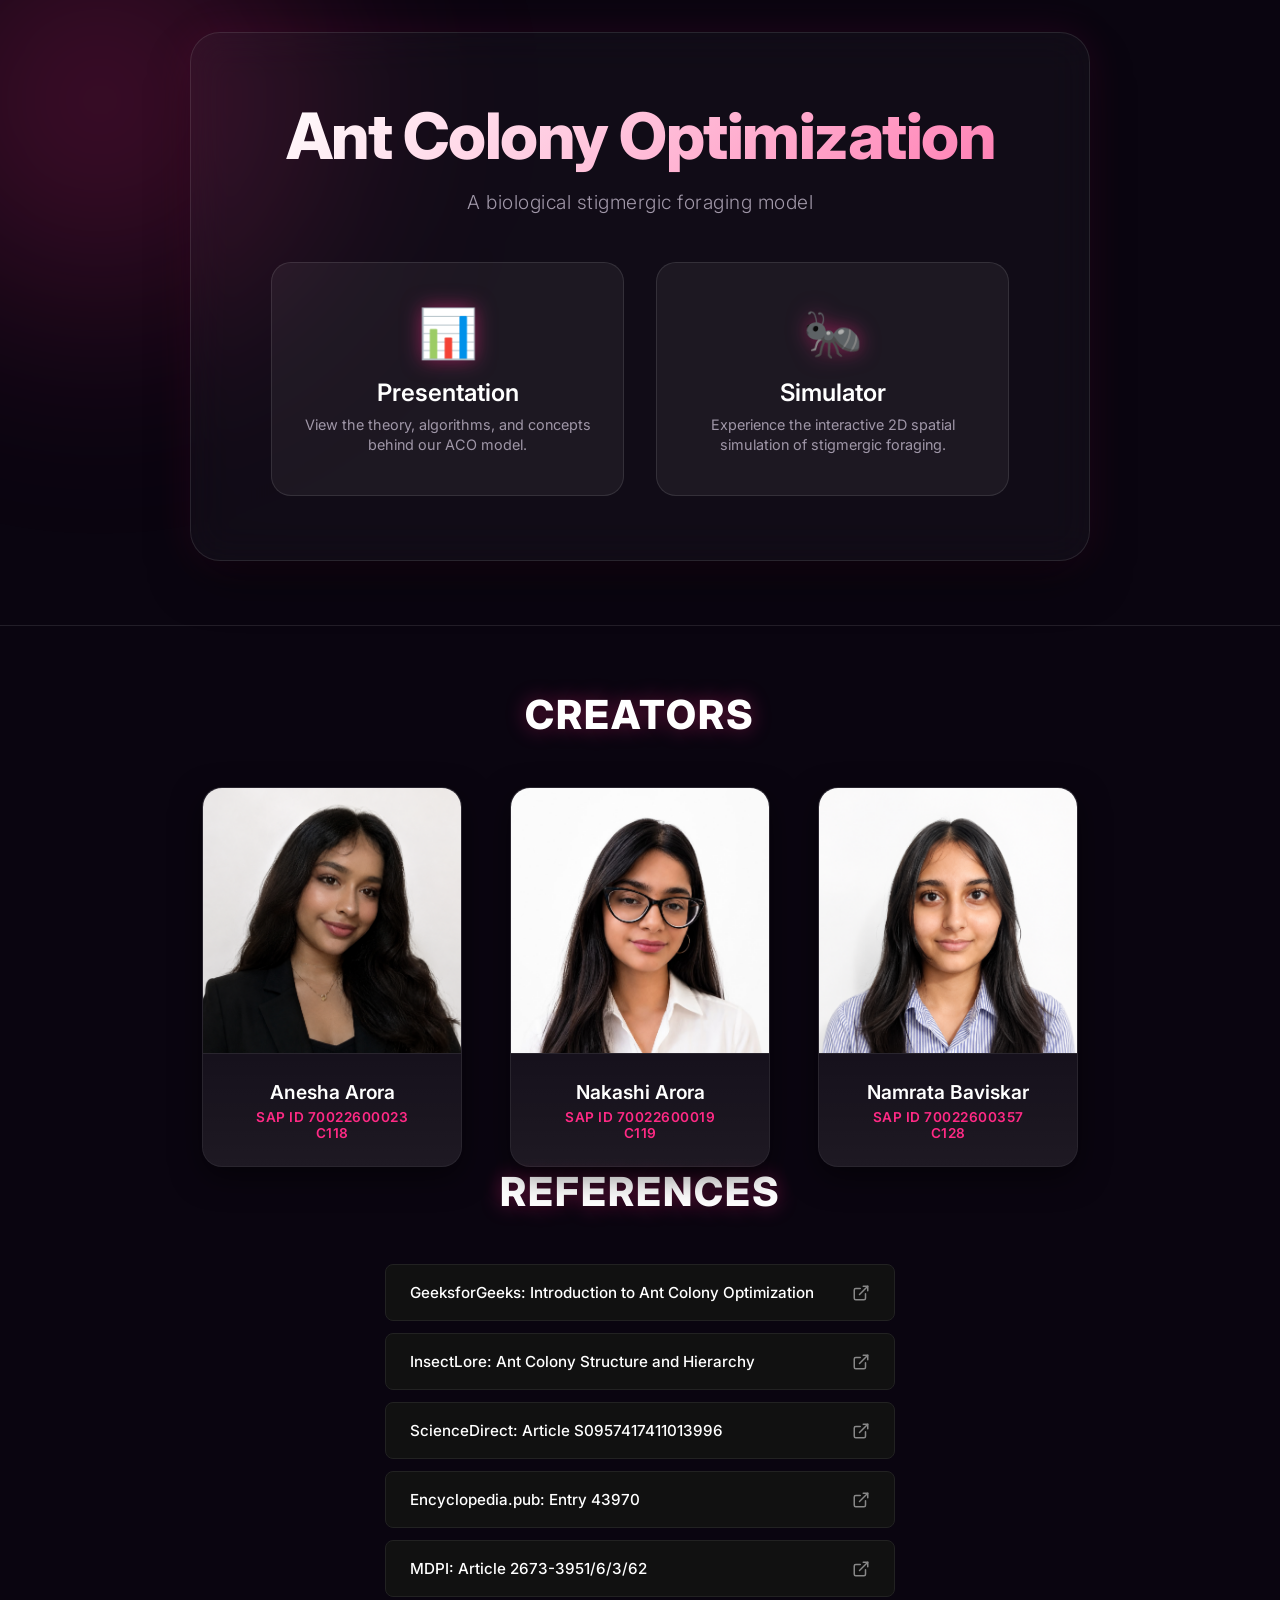
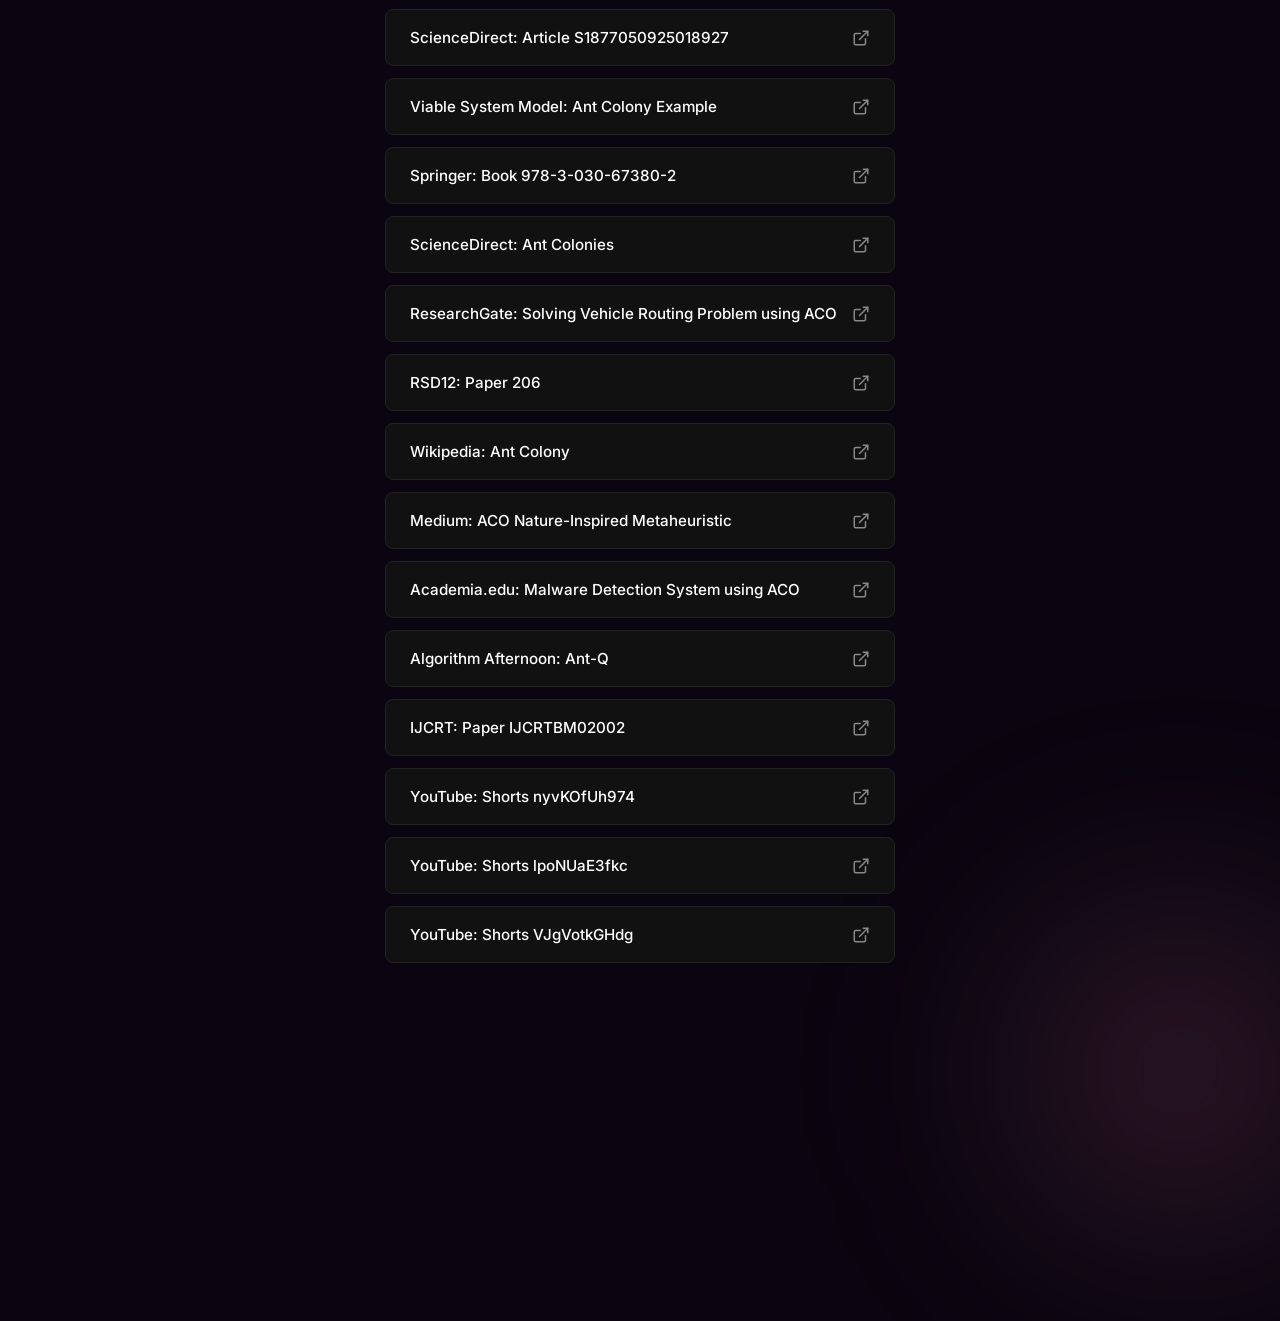
==== commit 17314cad: "Matched references section layout to user screenshot" ====
--- a/index.html
+++ b/index.html
@@ -61,82 +61,82 @@
         </div>
     <div class="references-section">
         <h2 class="team-heading" style="text-align: center;">REFERENCES</h2>
-        <div class="ref-grid">
+        <div class="ref-list">
             <a href="https://www.geeksforgeeks.org/machine-learning/introduction-to-ant-colony-optimization/" class="ref-card" target="_blank">
-                <span class="ref-num">01</span>
-                <span class="ref-text">https://www.geeksforgeeks.org/machine-learning/introduction-to-ant-colony-optimization/</span>
+                <span class="ref-text">GeeksforGeeks: Introduction to Ant Colony Optimization</span>
+                <svg class="ref-icon" width="18" height="18" viewBox="0 0 24 24" fill="none" stroke="currentColor" stroke-width="2" stroke-linecap="round" stroke-linejoin="round"><path d="M18 13v6a2 2 0 0 1-2 2H5a2 2 0 0 1-2-2V8a2 2 0 0 1 2-2h6"></path><polyline points="15 3 21 3 21 9"></polyline><line x1="10" y1="14" x2="21" y2="3"></line></svg>
             </a>
             <a href="https://www.insectlore.com/blogs/ants/ant-colony-structure-and-hierarchy" class="ref-card" target="_blank">
-                <span class="ref-num">02</span>
-                <span class="ref-text">https://www.insectlore.com/blogs/ants/ant-colony-structure-and-hierarchy</span>
+                <span class="ref-text">InsectLore: Ant Colony Structure and Hierarchy</span>
+                <svg class="ref-icon" width="18" height="18" viewBox="0 0 24 24" fill="none" stroke="currentColor" stroke-width="2" stroke-linecap="round" stroke-linejoin="round"><path d="M18 13v6a2 2 0 0 1-2 2H5a2 2 0 0 1-2-2V8a2 2 0 0 1 2-2h6"></path><polyline points="15 3 21 3 21 9"></polyline><line x1="10" y1="14" x2="21" y2="3"></line></svg>
             </a>
             <a href="https://www.sciencedirect.com/science/article/abs/pii/S0957417411013996" class="ref-card" target="_blank">
-                <span class="ref-num">03</span>
-                <span class="ref-text">https://www.sciencedirect.com/science/article/abs/pii/S0957417411013996</span>
+                <span class="ref-text">ScienceDirect: Article S0957417411013996</span>
+                <svg class="ref-icon" width="18" height="18" viewBox="0 0 24 24" fill="none" stroke="currentColor" stroke-width="2" stroke-linecap="round" stroke-linejoin="round"><path d="M18 13v6a2 2 0 0 1-2 2H5a2 2 0 0 1-2-2V8a2 2 0 0 1 2-2h6"></path><polyline points="15 3 21 3 21 9"></polyline><line x1="10" y1="14" x2="21" y2="3"></line></svg>
             </a>
             <a href="https://encyclopedia.pub/entry/43970" class="ref-card" target="_blank">
-                <span class="ref-num">04</span>
-                <span class="ref-text">https://encyclopedia.pub/entry/43970</span>
+                <span class="ref-text">Encyclopedia.pub: Entry 43970</span>
+                <svg class="ref-icon" width="18" height="18" viewBox="0 0 24 24" fill="none" stroke="currentColor" stroke-width="2" stroke-linecap="round" stroke-linejoin="round"><path d="M18 13v6a2 2 0 0 1-2 2H5a2 2 0 0 1-2-2V8a2 2 0 0 1 2-2h6"></path><polyline points="15 3 21 3 21 9"></polyline><line x1="10" y1="14" x2="21" y2="3"></line></svg>
             </a>
             <a href="https://www.mdpi.com/2673-3951/6/3/62" class="ref-card" target="_blank">
-                <span class="ref-num">05</span>
-                <span class="ref-text">https://www.mdpi.com/2673-3951/6/3/62</span>
+                <span class="ref-text">MDPI: Article 2673-3951/6/3/62</span>
+                <svg class="ref-icon" width="18" height="18" viewBox="0 0 24 24" fill="none" stroke="currentColor" stroke-width="2" stroke-linecap="round" stroke-linejoin="round"><path d="M18 13v6a2 2 0 0 1-2 2H5a2 2 0 0 1-2-2V8a2 2 0 0 1 2-2h6"></path><polyline points="15 3 21 3 21 9"></polyline><line x1="10" y1="14" x2="21" y2="3"></line></svg>
             </a>
             <a href="https://www.sciencedirect.com/science/article/pii/S1877050925018927" class="ref-card" target="_blank">
-                <span class="ref-num">06</span>
-                <span class="ref-text">https://www.sciencedirect.com/science/article/pii/S1877050925018927</span>
+                <span class="ref-text">ScienceDirect: Article S1877050925018927</span>
+                <svg class="ref-icon" width="18" height="18" viewBox="0 0 24 24" fill="none" stroke="currentColor" stroke-width="2" stroke-linecap="round" stroke-linejoin="round"><path d="M18 13v6a2 2 0 0 1-2 2H5a2 2 0 0 1-2-2V8a2 2 0 0 1 2-2h6"></path><polyline points="15 3 21 3 21 9"></polyline><line x1="10" y1="14" x2="21" y2="3"></line></svg>
             </a>
             <a href="https://intelligente-organisationen.de/viable-system-model-vsm-ant-colony-example" class="ref-card" target="_blank">
-                <span class="ref-num">07</span>
-                <span class="ref-text">https://intelligente-organisationen.de/viable-system-model-vsm-ant-colony-example</span>
+                <span class="ref-text">Viable System Model: Ant Colony Example</span>
+                <svg class="ref-icon" width="18" height="18" viewBox="0 0 24 24" fill="none" stroke="currentColor" stroke-width="2" stroke-linecap="round" stroke-linejoin="round"><path d="M18 13v6a2 2 0 0 1-2 2H5a2 2 0 0 1-2-2V8a2 2 0 0 1 2-2h6"></path><polyline points="15 3 21 3 21 9"></polyline><line x1="10" y1="14" x2="21" y2="3"></line></svg>
             </a>
             <a href="https://link.springer.com/book/10.1007/978-3-030-67380-2" class="ref-card" target="_blank">
-                <span class="ref-num">08</span>
-                <span class="ref-text">https://link.springer.com/book/10.1007/978-3-030-67380-2</span>
+                <span class="ref-text">Springer: Book 978-3-030-67380-2</span>
+                <svg class="ref-icon" width="18" height="18" viewBox="0 0 24 24" fill="none" stroke="currentColor" stroke-width="2" stroke-linecap="round" stroke-linejoin="round"><path d="M18 13v6a2 2 0 0 1-2 2H5a2 2 0 0 1-2-2V8a2 2 0 0 1 2-2h6"></path><polyline points="15 3 21 3 21 9"></polyline><line x1="10" y1="14" x2="21" y2="3"></line></svg>
             </a>
             <a href="https://www.sciencedirect.com/topics/agricultural-and-biological-sciences/ant-colonies" class="ref-card" target="_blank">
-                <span class="ref-num">09</span>
-                <span class="ref-text">https://www.sciencedirect.com/topics/agricultural-and-biological-sciences/ant-colonies</span>
+                <span class="ref-text">ScienceDirect: Ant Colonies</span>
+                <svg class="ref-icon" width="18" height="18" viewBox="0 0 24 24" fill="none" stroke="currentColor" stroke-width="2" stroke-linecap="round" stroke-linejoin="round"><path d="M18 13v6a2 2 0 0 1-2 2H5a2 2 0 0 1-2-2V8a2 2 0 0 1 2-2h6"></path><polyline points="15 3 21 3 21 9"></polyline><line x1="10" y1="14" x2="21" y2="3"></line></svg>
             </a>
             <a href="https://www.researchgate.net/publication/328743319_Solving_Vehicle_Routing_Problem_using_Ant_Colony_Optimisation_ACO_Algorithm" class="ref-card" target="_blank">
-                <span class="ref-num">10</span>
-                <span class="ref-text">https://www.researchgate.net/publication/328743319_Solving_Vehicle_Routing_Problem_using_Ant_Colony_Optimisation_ACO_Algorithm</span>
+                <span class="ref-text">ResearchGate: Solving Vehicle Routing Problem using ACO</span>
+                <svg class="ref-icon" width="18" height="18" viewBox="0 0 24 24" fill="none" stroke="currentColor" stroke-width="2" stroke-linecap="round" stroke-linejoin="round"><path d="M18 13v6a2 2 0 0 1-2 2H5a2 2 0 0 1-2-2V8a2 2 0 0 1 2-2h6"></path><polyline points="15 3 21 3 21 9"></polyline><line x1="10" y1="14" x2="21" y2="3"></line></svg>
             </a>
             <a href="https://rsdsymposium.org/wp-content/uploads/2023/07/RSD12_Paper_206.pdf" class="ref-card" target="_blank">
-                <span class="ref-num">11</span>
-                <span class="ref-text">https://rsdsymposium.org/wp-content/uploads/2023/07/RSD12_Paper_206.pdf</span>
+                <span class="ref-text">RSD12: Paper 206</span>
+                <svg class="ref-icon" width="18" height="18" viewBox="0 0 24 24" fill="none" stroke="currentColor" stroke-width="2" stroke-linecap="round" stroke-linejoin="round"><path d="M18 13v6a2 2 0 0 1-2 2H5a2 2 0 0 1-2-2V8a2 2 0 0 1 2-2h6"></path><polyline points="15 3 21 3 21 9"></polyline><line x1="10" y1="14" x2="21" y2="3"></line></svg>
             </a>
             <a href="https://en.wikipedia.org/wiki/Ant_colony" class="ref-card" target="_blank">
-                <span class="ref-num">12</span>
-                <span class="ref-text">https://en.wikipedia.org/wiki/Ant_colony</span>
+                <span class="ref-text">Wikipedia: Ant Colony</span>
+                <svg class="ref-icon" width="18" height="18" viewBox="0 0 24 24" fill="none" stroke="currentColor" stroke-width="2" stroke-linecap="round" stroke-linejoin="round"><path d="M18 13v6a2 2 0 0 1-2 2H5a2 2 0 0 1-2-2V8a2 2 0 0 1 2-2h6"></path><polyline points="15 3 21 3 21 9"></polyline><line x1="10" y1="14" x2="21" y2="3"></line></svg>
             </a>
             <a href="https://medium.com/the-modern-scientist/ant-colony-optimization-nature-inspired-metaheuristic-for-problem-solving-5042790703f9" class="ref-card" target="_blank">
-                <span class="ref-num">13</span>
-                <span class="ref-text">https://medium.com/the-modern-scientist/ant-colony-optimization-nature-inspired-metaheuristic-for-problem-solving-5042790703f9</span>
+                <span class="ref-text">Medium: ACO Nature-Inspired Metaheuristic</span>
+                <svg class="ref-icon" width="18" height="18" viewBox="0 0 24 24" fill="none" stroke="currentColor" stroke-width="2" stroke-linecap="round" stroke-linejoin="round"><path d="M18 13v6a2 2 0 0 1-2 2H5a2 2 0 0 1-2-2V8a2 2 0 0 1 2-2h6"></path><polyline points="15 3 21 3 21 9"></polyline><line x1="10" y1="14" x2="21" y2="3"></line></svg>
             </a>
             <a href="https://www.academia.edu/106966424/Feature_Reduction_and_Optimization_of_Malware_Detection_System_Using_Ant_Colony_Optimization_and_Rough_Sets" class="ref-card" target="_blank">
-                <span class="ref-num">14</span>
-                <span class="ref-text">https://www.academia.edu/106966424/Feature_Reduction_and_Optimization_of_Malware_Detection_System_Using_Ant_Colony_Optimization_and_Rough_Sets</span>
+                <span class="ref-text">Academia.edu: Malware Detection System using ACO</span>
+                <svg class="ref-icon" width="18" height="18" viewBox="0 0 24 24" fill="none" stroke="currentColor" stroke-width="2" stroke-linecap="round" stroke-linejoin="round"><path d="M18 13v6a2 2 0 0 1-2 2H5a2 2 0 0 1-2-2V8a2 2 0 0 1 2-2h6"></path><polyline points="15 3 21 3 21 9"></polyline><line x1="10" y1="14" x2="21" y2="3"></line></svg>
             </a>
             <a href="https://algorithmafternoon.com/ants/ant_q/" class="ref-card" target="_blank">
-                <span class="ref-num">15</span>
-                <span class="ref-text">https://algorithmafternoon.com/ants/ant_q/</span>
+                <span class="ref-text">Algorithm Afternoon: Ant-Q</span>
+                <svg class="ref-icon" width="18" height="18" viewBox="0 0 24 24" fill="none" stroke="currentColor" stroke-width="2" stroke-linecap="round" stroke-linejoin="round"><path d="M18 13v6a2 2 0 0 1-2 2H5a2 2 0 0 1-2-2V8a2 2 0 0 1 2-2h6"></path><polyline points="15 3 21 3 21 9"></polyline><line x1="10" y1="14" x2="21" y2="3"></line></svg>
             </a>
             <a href="https://ijcrt.org/papers/IJCRTBM02002.pdf" class="ref-card" target="_blank">
-                <span class="ref-num">16</span>
-                <span class="ref-text">https://ijcrt.org/papers/IJCRTBM02002.pdf</span>
+                <span class="ref-text">IJCRT: Paper IJCRTBM02002</span>
+                <svg class="ref-icon" width="18" height="18" viewBox="0 0 24 24" fill="none" stroke="currentColor" stroke-width="2" stroke-linecap="round" stroke-linejoin="round"><path d="M18 13v6a2 2 0 0 1-2 2H5a2 2 0 0 1-2-2V8a2 2 0 0 1 2-2h6"></path><polyline points="15 3 21 3 21 9"></polyline><line x1="10" y1="14" x2="21" y2="3"></line></svg>
             </a>
             <a href="https://youtube.com/shorts/nyvKOfUh974?si=tkD_Zzrwpbo_w4oE" class="ref-card" target="_blank">
-                <span class="ref-num">17</span>
-                <span class="ref-text">https://youtube.com/shorts/nyvKOfUh974?si=tkD_Zzrwpbo_w4oE</span>
+                <span class="ref-text">YouTube: Shorts nyvKOfUh974</span>
+                <svg class="ref-icon" width="18" height="18" viewBox="0 0 24 24" fill="none" stroke="currentColor" stroke-width="2" stroke-linecap="round" stroke-linejoin="round"><path d="M18 13v6a2 2 0 0 1-2 2H5a2 2 0 0 1-2-2V8a2 2 0 0 1 2-2h6"></path><polyline points="15 3 21 3 21 9"></polyline><line x1="10" y1="14" x2="21" y2="3"></line></svg>
             </a>
             <a href="https://youtube.com/shorts/lpoNUaE3fkc?si=hITVfWRzb9ruMgT0" class="ref-card" target="_blank">
-                <span class="ref-num">18</span>
-                <span class="ref-text">https://youtube.com/shorts/lpoNUaE3fkc?si=hITVfWRzb9ruMgT0</span>
+                <span class="ref-text">YouTube: Shorts lpoNUaE3fkc</span>
+                <svg class="ref-icon" width="18" height="18" viewBox="0 0 24 24" fill="none" stroke="currentColor" stroke-width="2" stroke-linecap="round" stroke-linejoin="round"><path d="M18 13v6a2 2 0 0 1-2 2H5a2 2 0 0 1-2-2V8a2 2 0 0 1 2-2h6"></path><polyline points="15 3 21 3 21 9"></polyline><line x1="10" y1="14" x2="21" y2="3"></line></svg>
             </a>
             <a href="https://youtube.com/shorts/VJgVotkGHdg?si=joBkLLNtHBD23osP" class="ref-card" target="_blank">
-                <span class="ref-num">19</span>
-                <span class="ref-text">https://youtube.com/shorts/VJgVotkGHdg?si=joBkLLNtHBD23osP</span>
+                <span class="ref-text">YouTube: Shorts VJgVotkGHdg</span>
+                <svg class="ref-icon" width="18" height="18" viewBox="0 0 24 24" fill="none" stroke="currentColor" stroke-width="2" stroke-linecap="round" stroke-linejoin="round"><path d="M18 13v6a2 2 0 0 1-2 2H5a2 2 0 0 1-2-2V8a2 2 0 0 1 2-2h6"></path><polyline points="15 3 21 3 21 9"></polyline><line x1="10" y1="14" x2="21" y2="3"></line></svg>
             </a>
         </div>
     </div>
--- a/home.css
+++ b/home.css
@@ -440,60 +440,49 @@
 
 .references-section {
     padding: 0 2rem 4rem 2rem;
-    max-width: 1200px;
+    max-width: 900px;
     margin: 0 auto;
 }
 
-.ref-grid {
-    display: grid;
-    grid-template-columns: repeat(auto-fit, minmax(320px, 1fr));
-    gap: 1.5rem;
+.ref-list {
+    display: flex;
+    flex-direction: column;
+    gap: 12px;
     padding: 0 1rem;
 }
 
 .ref-card {
-    background: rgba(255, 255, 255, 0.03);
-    border: 1px solid rgba(255, 255, 255, 0.05);
-    border-radius: 16px;
-    padding: 1.2rem;
-    display: flex;
-    align-items: center;
-    gap: 1rem;
+    background: #111111;
+    border: 1px solid #222222;
+    border-radius: 8px;
+    padding: 18px 24px;
+    display: flex;
+    align-items: center;
+    justify-content: space-between;
     text-decoration: none;
-    transition: all 0.3s cubic-bezier(0.25, 0.8, 0.25, 1);
-    backdrop-filter: blur(10px);
+    transition: all 0.2s ease;
 }
 
 .ref-card:hover {
-    background: rgba(255, 42, 133, 0.08);
-    border-color: rgba(255, 42, 133, 0.4);
-    transform: translateY(-5px);
-    box-shadow: 0 10px 25px rgba(255, 42, 133, 0.2);
-}
-
-.ref-num {
-    font-size: 1.8rem;
-    font-weight: 800;
-    color: var(--primary-pink);
-    opacity: 0.6;
-    min-width: 45px;
-    font-family: monospace;
-    transition: all 0.3s ease;
-}
-
-.ref-card:hover .ref-num {
-    opacity: 1;
-    text-shadow: 0 0 10px rgba(255, 42, 133, 0.6);
+    background: #1a1a1a;
+    border-color: #333333;
+    transform: translateY(-2px);
+    box-shadow: 0 4px 12px rgba(0, 0, 0, 0.5);
 }
 
 .ref-text {
-    color: var(--text-muted);
-    font-size: 0.85rem;
-    line-height: 1.4;
-    word-break: break-all;
-    transition: color 0.3s ease;
-}
-
-.ref-card:hover .ref-text {
-    color: #fff;
-}
+    color: #ffffff;
+    font-size: 0.95rem;
+    font-weight: 500;
+}
+
+.ref-icon {
+    color: #888888;
+    transition: color 0.2s ease;
+    flex-shrink: 0;
+    margin-left: 15px;
+}
+
+.ref-card:hover .ref-icon {
+    color: #ffffff;
+}
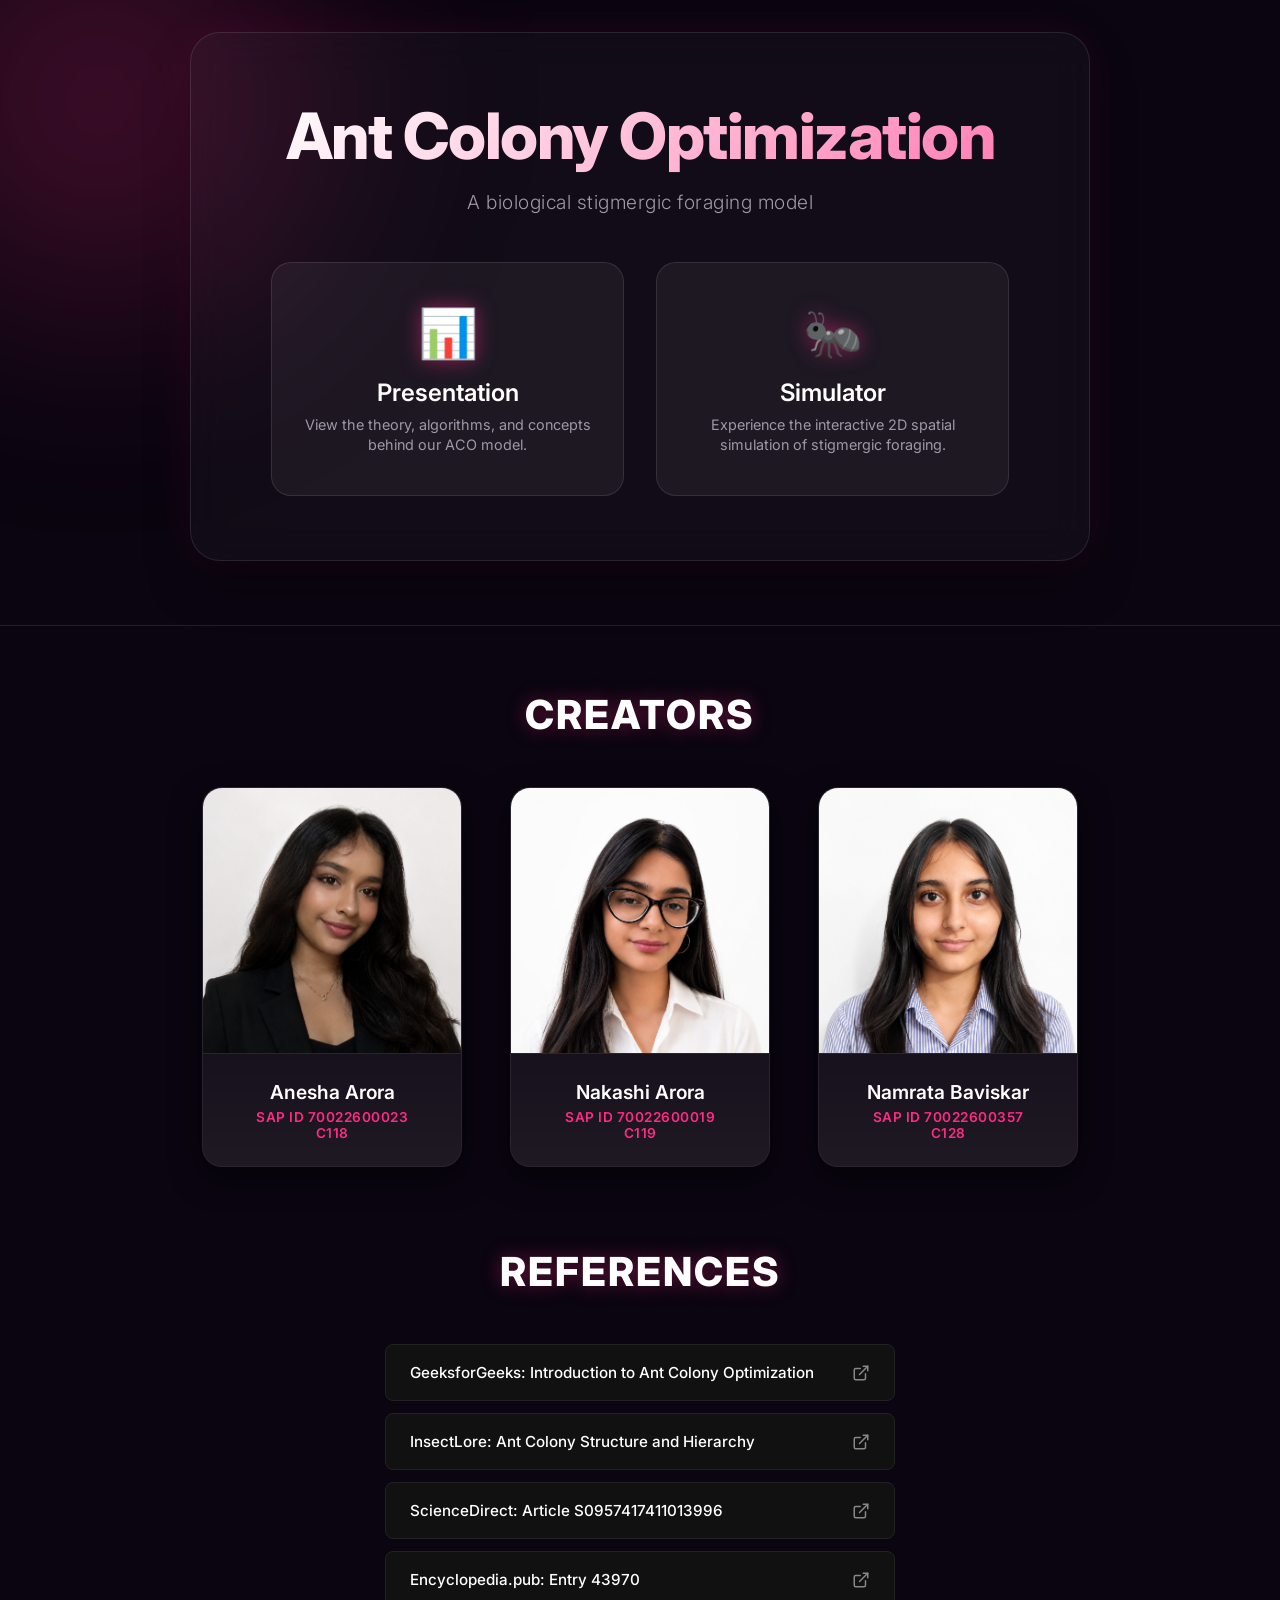
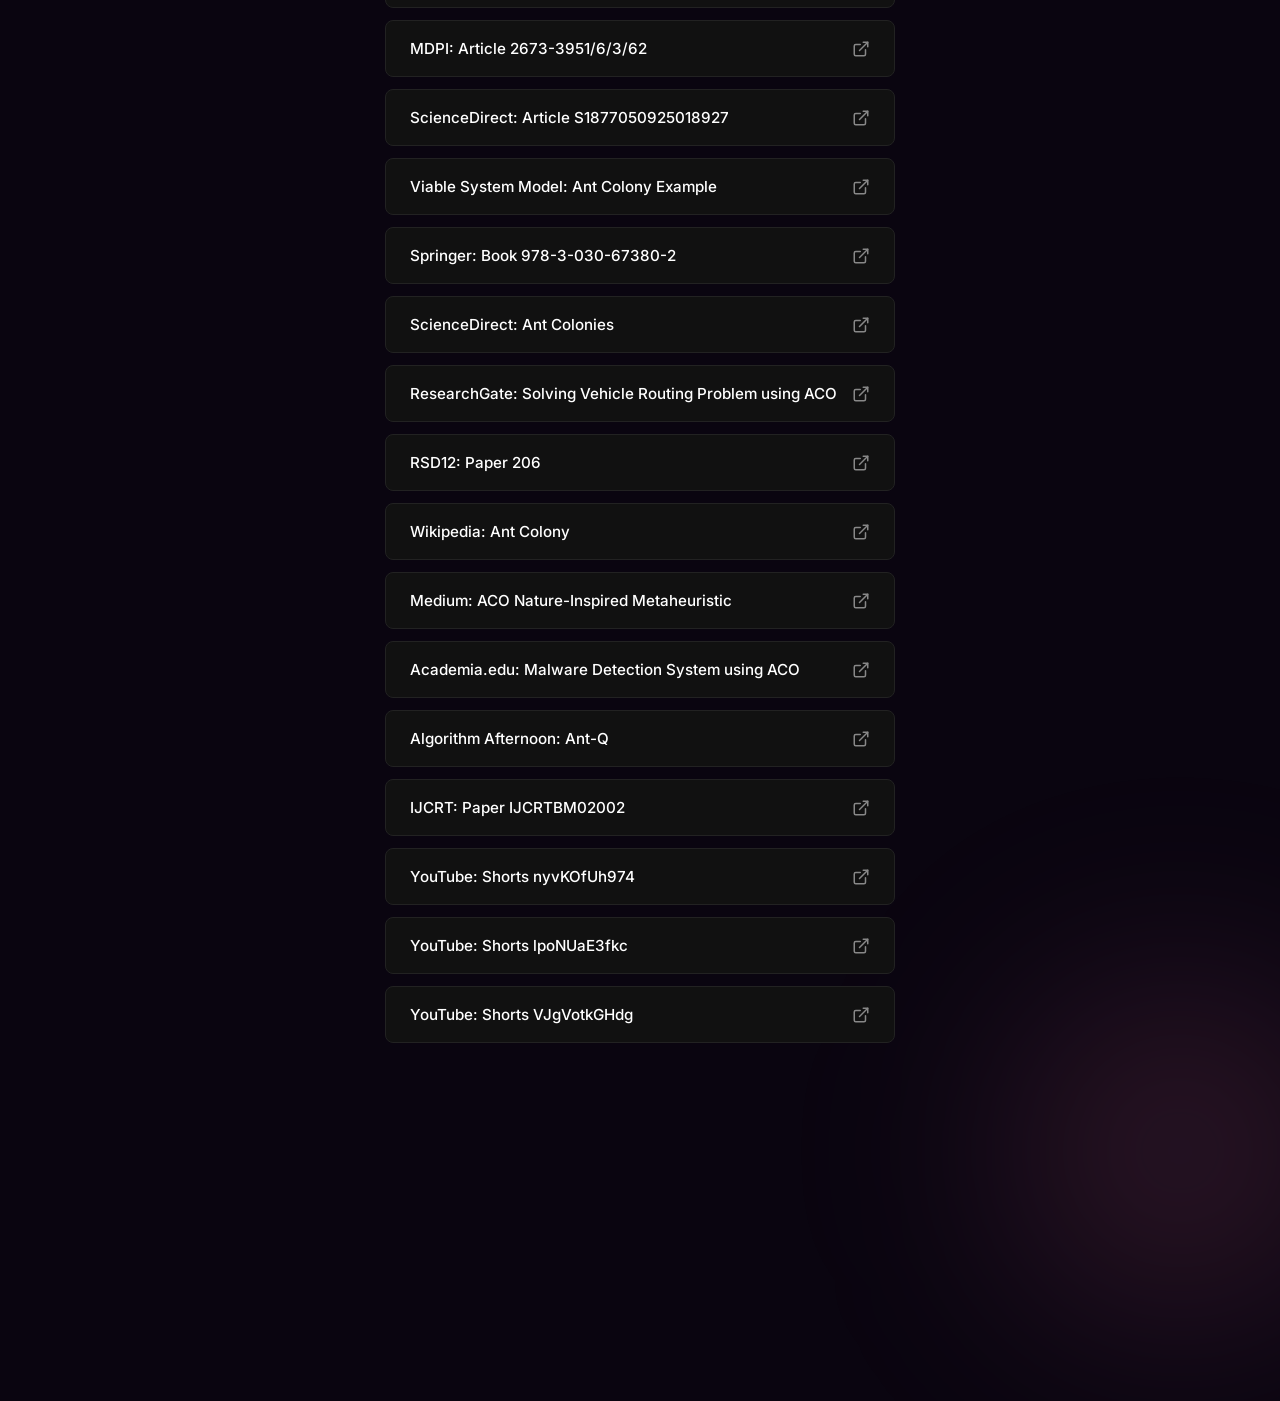
==== commit 142a2068: "Bust CSS cache to ensure reference styles load" ====
--- a/index.html
+++ b/index.html
@@ -5,7 +5,7 @@
     <meta name="viewport" content="width=device-width, initial-scale=1.0">
     <title>Ant Colony Optimization Simulator</title>
     <link href="https://fonts.googleapis.com/css2?family=Inter:wght@300;400;600;800&family=Outfit:wght@400;600&display=swap" rel="stylesheet">
-    <link rel="stylesheet" href="home.css">
+    <link rel="stylesheet" href="home.css?v=2">
 </head>
 <body>
     <div class="hero-container">
--- a/home.css
+++ b/home.css
@@ -441,7 +441,7 @@
 .references-section {
     padding: 0 2rem 4rem 2rem;
     max-width: 900px;
-    margin: 0 auto;
+    margin: 5rem auto 0 auto;
 }
 
 .ref-list {
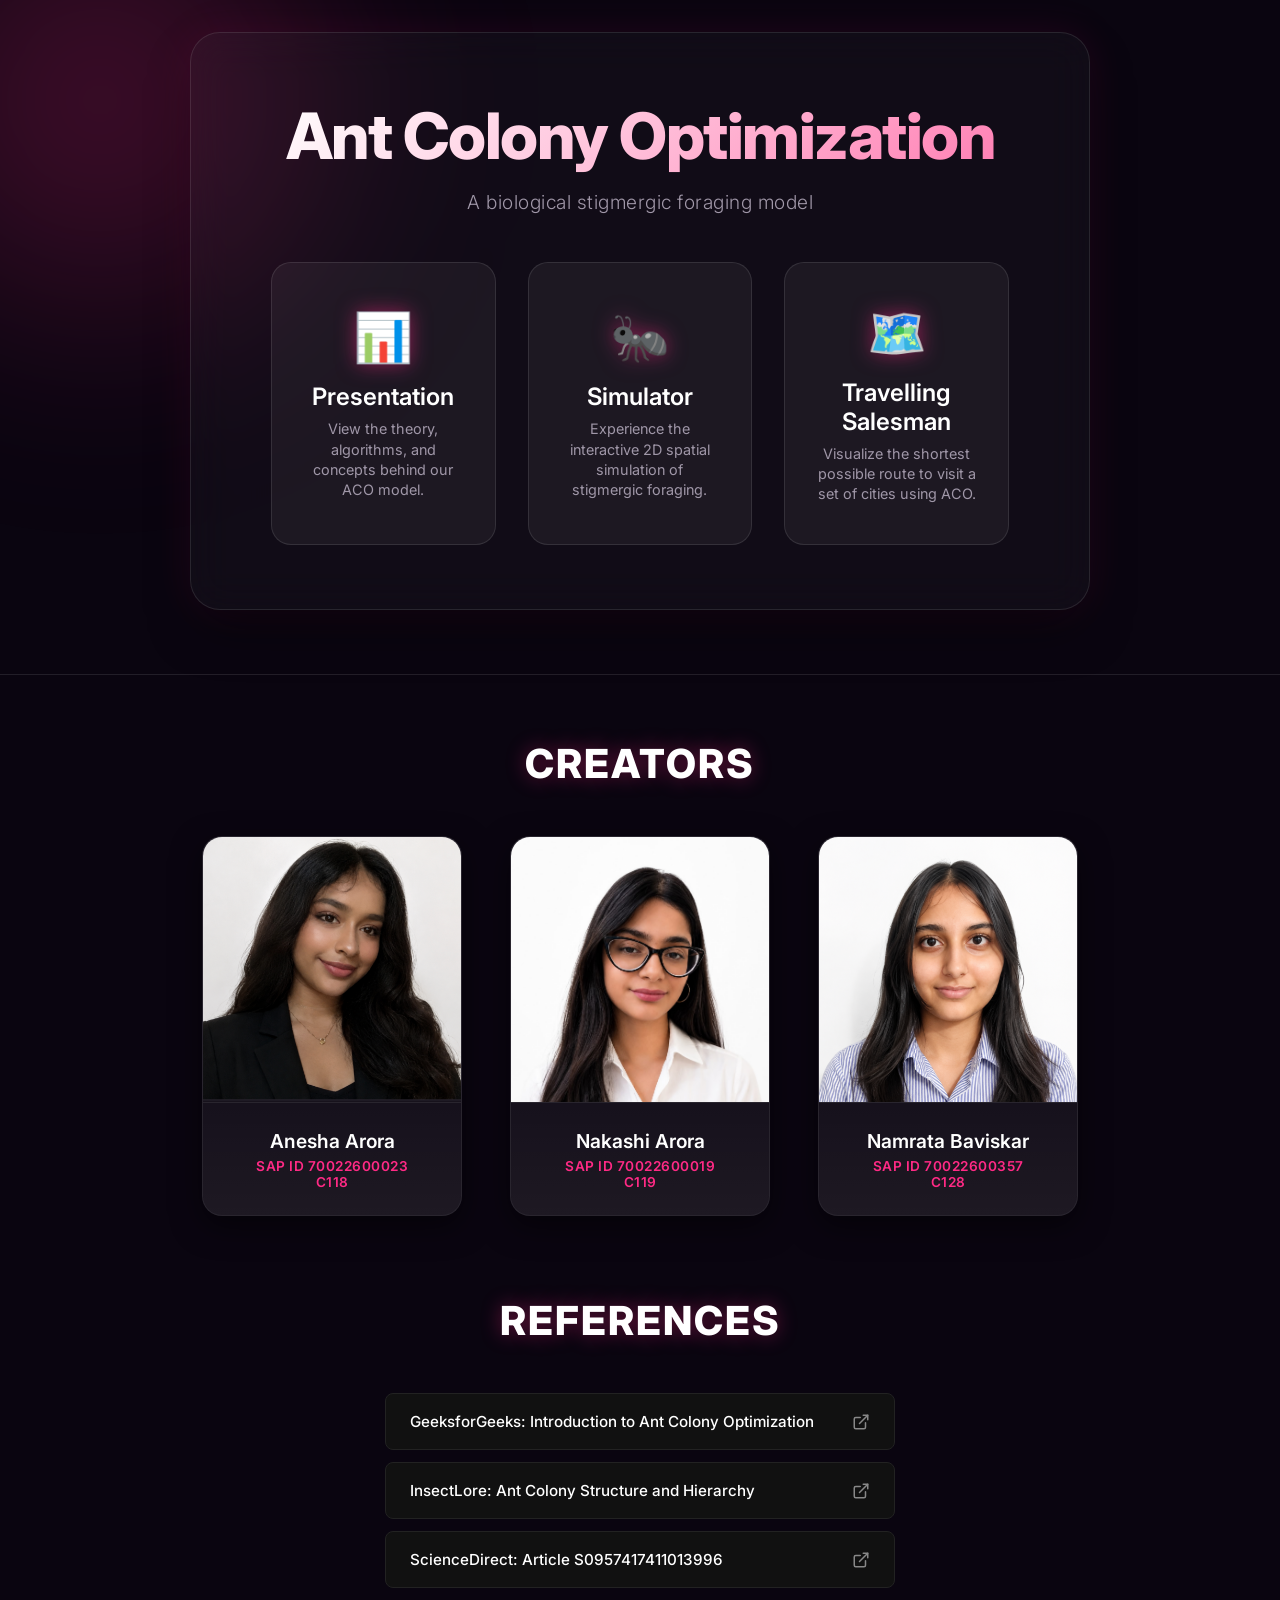
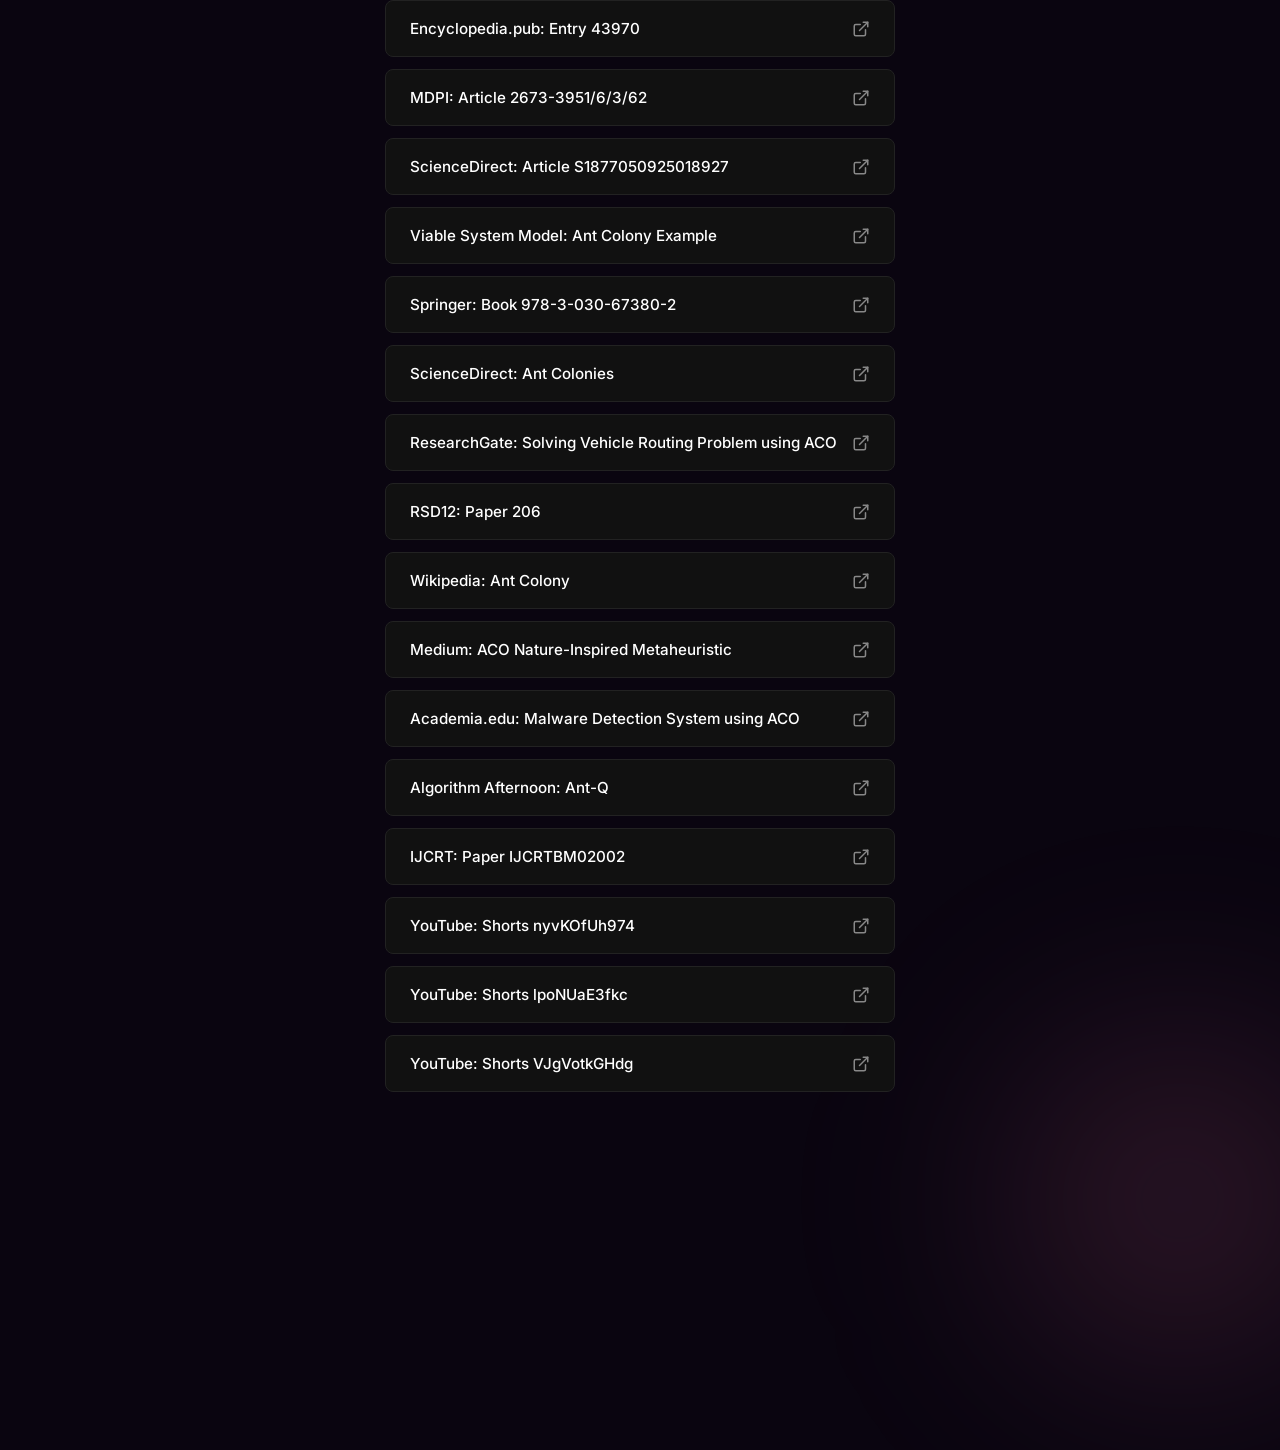
==== commit 6a2ae052: "feat: Add Travelling Salesman GA visualizer and modern background" ====
--- a/index.html
+++ b/index.html
@@ -23,6 +23,12 @@
                 <div class="card-icon">🐜</div>
                 <h3 class="card-title">Simulator</h3>
                 <p class="card-desc">Experience the interactive 2D spatial simulation of stigmergic foraging.</p>
+            </a>
+
+            <a href="tsp.html" class="card">
+                <div class="card-icon">🗺️</div>
+                <h3 class="card-title">Travelling Salesman</h3>
+                <p class="card-desc">Visualize the shortest possible route to visit a set of cities using ACO.</p>
             </a>
         </div>
         </div>
--- a/home.css
+++ b/home.css
@@ -110,7 +110,7 @@
 /* Cards/Buttons Layout */
 .options-grid {
     display: grid;
-    grid-template-columns: repeat(2, 1fr);
+    grid-template-columns: repeat(3, 1fr);
     gap: 2rem;
     margin-top: 2rem;
 }
